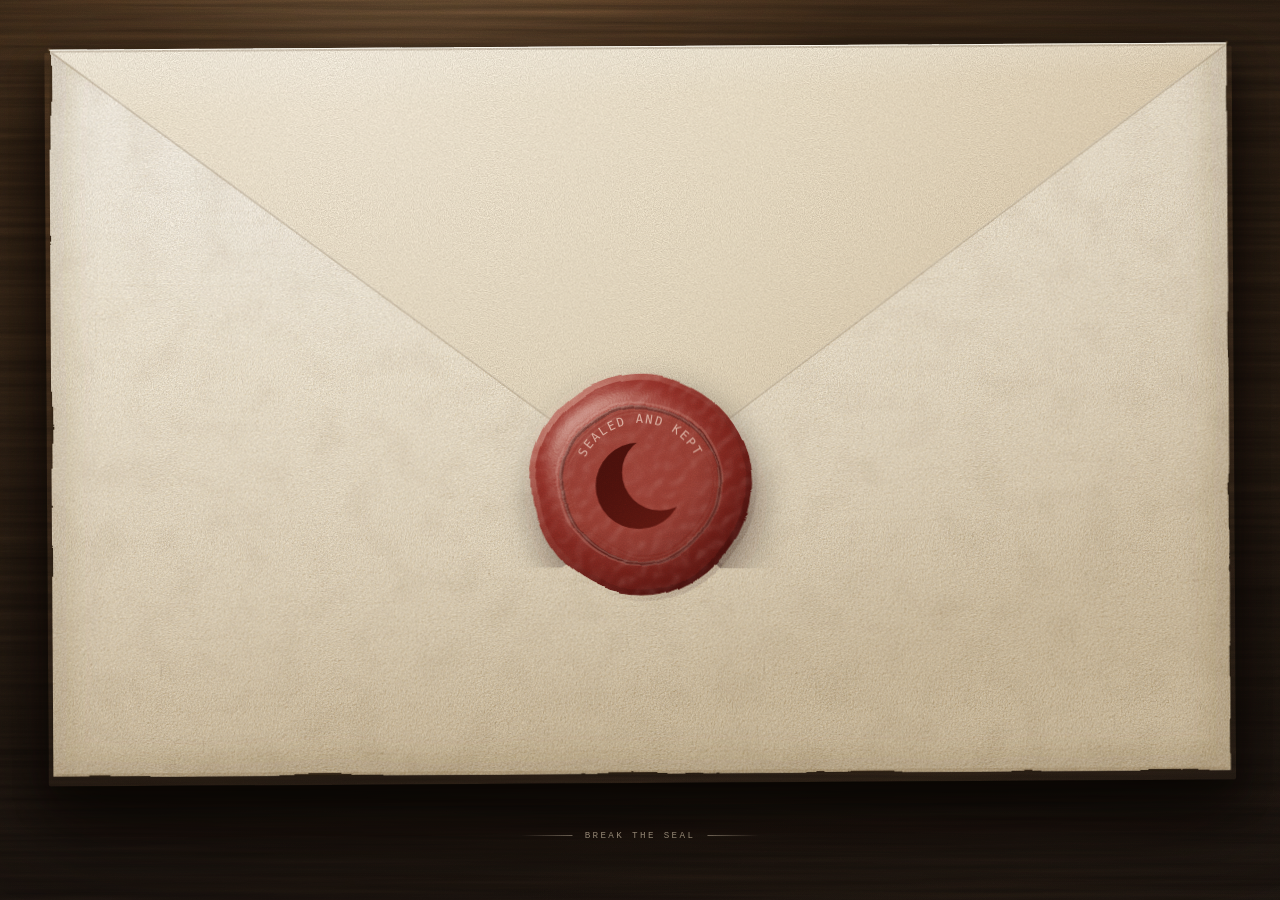
==== site/index.html @ 09bf74c2 "feat(site): a sealed envelope that opens into a stack of sheets The library has a face now. One self" ====
<!DOCTYPE html>
<html lang="en">
<head>
<meta charset="utf-8">
<meta name="viewport" content="width=device-width, initial-scale=1, viewport-fit=cover">
<title>mooncred — credentials, read and written</title>
<meta name="description" content="Thirteen packages for the credentials a system must trust and the ones it must present. Apache-2.0.">
<style>
/* ------------------------------------------------------------------ tokens */
:root {
  --desk-0: #171110;
  --desk-1: #0c0908;
  --paper: #EADDC3;
  --paper-hi: #F8F0DE;
  --ink: #211910;
  --ink-soft: #57462F;
  --ink-faint: #8B7658;
  --rule: rgba(58, 42, 26, 0.20);
  --wax: #8C2A21;
  --serif: ui-serif, "Iowan Old Style", "Palatino Linotype", Palatino, "Book Antiqua", Georgia, "Times New Roman", serif;
  --mono: ui-monospace, "SF Mono", SFMono-Regular, Menlo, Consolas, "Liberation Mono", monospace;
  --ease-out: cubic-bezier(.16, .84, .24, 1);
}

*, *::before, *::after { box-sizing: border-box; }

html, body {
  height: 100%;
  margin: 0;
  overflow: hidden;              /* no scrollbars, anywhere, ever */
  background: var(--desk-1);
  color: var(--paper);
  font-family: var(--serif);
  -webkit-font-smoothing: antialiased;
  text-rendering: optimizeLegibility;
  overscroll-behavior: none;
}

button { font: inherit; color: inherit; background: none; border: 0; padding: 0; cursor: pointer; }

.defs { position: absolute; width: 0; height: 0; overflow: hidden; }

/* ------------------------------------------------------------------- stage */
#stage {
  --env-w: min(92vw, 1200px, 150vh);
  --env-h: calc(var(--env-w) / 1.618);
  position: fixed;
  inset: 0;
  overflow: hidden;
  perspective: 1700px;
  perspective-origin: 50% 26%;
  isolation: isolate;
}

/* the desk: an old walnut board, lit from the upper left, going dark at the
   corners. It has to be a surface, not a black void — the envelope is only
   convincing if it is lying on something. */
#desk {
  position: absolute;
  inset: -8%;
  background:
    radial-gradient(108% 88% at 39% 22%, #4C3522 0%, #3D2A19 28%, #2F2115 52%, #241A12 74%, #1B1410 90%, #14100D 100%);
}
#desk .lamplight {
  position: absolute;
  inset: 0;
  background:
    radial-gradient(44% 38% at 33% 2%, rgba(255, 206, 146, .22) 0%, rgba(255, 186, 120, .075) 42%, transparent 74%),
    radial-gradient(66% 58% at 84% 96%, rgba(132, 96, 58, .10) 0%, transparent 64%);
}
#desk .vignette {
  position: absolute;
  inset: 0;
  background: radial-gradient(126% 104% at 47% 38%, transparent 30%, rgba(0, 0, 0, .22) 72%, rgba(0, 0, 0, .52) 100%);
}
.tex-layer { position: absolute; inset: 0; pointer-events: none; }
/* light and shadow, not colour: on a dark board a multiply layer is invisible */
.tex-layer.wood  { filter: url(#f-wood);   mix-blend-mode: overlay; opacity: .55; }
.tex-layer.cloud { filter: url(#f-cloud);  mix-blend-mode: soft-light; opacity: .16; }
.tex-layer.fibre { filter: url(#f-relief); mix-blend-mode: soft-light; opacity: .14; }

#envshadow {
  position: absolute;
  left: 50%;
  top: 46.2%;
  width: var(--env-w);
  aspect-ratio: 1.618 / 1;
  transform: translate(-50%, -50%) rotate(-.35deg) scale(1.008);
  border-radius: 2px;
  transition: opacity 1s .45s ease;
  box-shadow:
    0 14px 30px 1px rgba(5, 3, 1, .50),
    0 30px 70px 6px rgba(5, 3, 1, .62),
    0 48px 130px 20px rgba(5, 3, 1, .46);
}

.open #envshadow { opacity: 0; }

/* ---------------------------------------------------------------- envelope */
#envelope {
  position: absolute;
  left: 50%;
  top: 45.5%;
  width: var(--env-w);
  aspect-ratio: 1.618 / 1;
  transform: translate(-50%, -50%) rotate(-.35deg);
  transform-style: preserve-3d;
  transition: transform 1.6s var(--ease-out), filter 1.6s ease;
  will-change: transform;
}
#envelope .envart {
  position: absolute;
  inset: 0;
  width: 100%;
  height: 100%;
  overflow: visible;
  transition: opacity .7s .3s ease;
}
/* once the letter is out there is no envelope left on the desk, only the front
   it was standing in — the rest withdraws */
.open .envart { opacity: 0; }

/* the flap, hinged at the envelope's top edge */
.flap3d {
  position: absolute;
  inset: 0;
  transform-origin: 50% 0;
  transform-style: preserve-3d;
}
/* A filter anywhere in the chain flattens the 3D context, so backface culling cannot be
   relied on: the flap is faded out at the moment it turns edge-on instead. */
.opening .flap3d { animation: flap-open .92s cubic-bezier(.42, 0, .3, 1) forwards; }
/* Positive rotateX: the flap lifts toward the reader and turns edge-on, instead of
   swinging behind the opaque face, where it would vanish on the first frame. */
@keyframes flap-open {
  0%   { transform: rotateX(0deg);   opacity: 1; }
  54%  { transform: rotateX(46deg);  opacity: 1; }
  88%  { transform: rotateX(88deg);  opacity: 1; }
  100% { transform: rotateX(96deg);  opacity: 0; }
}
.flap-face {
  position: absolute;
  inset: 0;
  clip-path: polygon(0 0, 100% 0, 50% 60.2%);
  backface-visibility: hidden;
  background:
    linear-gradient(178deg, rgba(255, 251, 240, .62) 0%, rgba(255, 247, 231, .16) 9%, rgba(120, 96, 66, .04) 44%, rgba(96, 74, 48, .15) 100%),
    radial-gradient(82% 122% at 24% 0%, #FAF0DC 0%, #F1E4C9 46%, #E4D2B2 82%, #D6C29F 100%);
}
.flap-face::after {
  content: "";
  position: absolute;
  inset: 0;
  background: linear-gradient(180deg, rgba(255, 253, 245, .8) 0 1.5px, rgba(90, 68, 44, .24) 1.5px 3px, transparent 3px);
}
.flap-tex { position: absolute; inset: 0; filter: url(#f-fibre); mix-blend-mode: multiply; opacity: .45; }
.flap-shade {
  position: absolute;
  inset: 0;
  clip-path: polygon(0 0, 100% 0, 50% 60.2%);
  background: radial-gradient(118% 148% at 50% -2%,
    rgba(96, 58, 22, .04) 0%, rgba(88, 52, 20, .30) 46%, rgba(62, 34, 12, .58) 100%);
  mix-blend-mode: multiply;
  opacity: 0;
}
.opening .flap-shade { animation: flap-shade .92s cubic-bezier(.42, 0, .3, 1) forwards; }
@keyframes flap-shade {
  0%   { opacity: 0; }
  40%  { opacity: .46; }
  88%  { opacity: .72; }
  100% { opacity: .78; }
}
.flap-lift {
  position: absolute;
  inset: 0;
  clip-path: polygon(0 0, 100% 0, 50% 60.2%);
  filter: drop-shadow(0 1.2px 0 rgba(255, 253, 244, .75)) drop-shadow(0 2.4px 1.4px rgba(48, 26, 12, .30)) drop-shadow(0 7px 9px rgba(48, 26, 12, .28)) drop-shadow(0 18px 26px rgba(30, 14, 6, .22));
  pointer-events: none;
}

/* ------------------------------------------------------------------- seal */
/* The wax belongs to the flap: it is drawn inside `.flap3d`, at the flap's own
   point, so lifting the flap carries it up. It never breaks down the middle —
   it tears free of the lip left stuck to the front of the envelope. */
#seal, #sealwax, #lip {
  position: absolute;
  left: 50%;
  top: 60.2%;
  width: 24%;
  aspect-ratio: 1;
  transform: translate(-50%, -50%);
  pointer-events: none;
}

#seal {
  z-index: 6;
  transition: transform .55s var(--ease-out);
  /* a bare <button> paints a light face, which would show through the wax */
  appearance: none;
  -webkit-appearance: none;
  background: none;
  border: 0;
  padding: 0;
  margin: 0;
  font: inherit;
  color: inherit;
  cursor: pointer;
  pointer-events: auto;
}
#seal:hover  { transform: translate(-50%, -50%) scale(1.02); }
#seal:active { transform: translate(-50%, -50%) scale(.988); }
#seal:focus-visible { outline: none; }
#envelope:has(#seal:hover)  #sealwax { transform: translate(-50%, -50%) scale(1.02); }
#envelope:has(#seal:active) #sealwax { transform: translate(-50%, -50%) scale(.988); }
.opening #seal { pointer-events: none; }

.halo {
  position: absolute;
  inset: -17%;
  border-radius: 50%;
  border: 1px solid rgba(255, 226, 200, .5);
  opacity: 0;
  animation: breathe 3.8s ease-in-out infinite;
  pointer-events: none;
}
@keyframes breathe {
  0%, 100% { transform: scale(.97); opacity: 0; }
  50%      { transform: scale(1.03); opacity: .32; }
}
.opening .halo { animation: none; opacity: 0; }

/* the wax itself: one piece, riding the flap */
#sealwax { display: block; transition: transform .55s var(--ease-out); }
#sealwax svg, #lip svg { display: block; width: 100%; height: 100%; overflow: visible; }

/* the two fracture edges only exist once the seal is broken */
.frac-cut, .frac-face { opacity: 0; }
.opening .frac-cut, .opening .frac-face { opacity: 1; }

/* the stain the wax leaves on the stock: absorbed, uneven, wider than the seal */
#sealmark {
  position: absolute;
  left: 50%;
  top: 60.2%;
  width: 27%;
  aspect-ratio: 1;
  transform: translate(-50%, -50%);
  pointer-events: none;
  opacity: 0;
  transition: opacity 1.7s .2s ease;
}
#sealmark svg { display: block; width: 100%; height: 100%; overflow: visible; }
.opening #sealmark { opacity: .3; }

.crumbs { position: absolute; inset: 0; pointer-events: none; }
.crumbs i {
  position: absolute;
  left: 50%; top: 71%;
  width: 7px; height: 5px;
  border-radius: 46%;
  background: linear-gradient(150deg, #A8443A, #6B1B15);
  opacity: 0;
  box-shadow: 0 1px 2px rgba(0, 0, 0, .5);
}
.opening .crumbs i { animation: crumb 1.05s cubic-bezier(.2, .7, .4, 1) forwards; }
@keyframes crumb {
  0%   { opacity: 0; transform: translate(-50%, -50%) scale(.6); }
  14%  { opacity: 1; }
  100% { opacity: 0; transform: translate(calc(-50% + var(--dx)), calc(-50% + var(--dy))) rotate(var(--dr)) scale(.9); }
}

/* ----------------------------------------------------------------- letter */
/* The letter is measured off the envelope, never off the viewport: a sheet wider
   than its own envelope is the one thing that would break the illusion. */
#letterclip {
  position: absolute;
  inset: 0;
  z-index: 20;
  pointer-events: none;
  /* cut at the fold's own line, so what hides the sheet is the envelope's front
     rather than an invisible edge just below it */
  clip-path: inset(0 0 calc(54.5% - var(--env-h) / 2 + var(--env-h) * .028) 0);
}
#letterclip > #letter { pointer-events: auto; }

#letter {
  position: absolute;
  left: 50%;
  bottom: calc(54.5% - var(--env-h) / 2 + var(--env-h) * .045);
  width: calc(var(--env-w) * .875);
  height: calc(var(--env-h) * .905);
  margin-left: calc(var(--env-w) * -.4375);
  z-index: 20;
  transform: translate3d(0, 118%, 0) rotate(0deg);
  will-change: transform;
  /* the sheet is lifted off the envelope, so it throws a shadow of its own */
  filter:
    drop-shadow(0 2px 2px rgba(28, 14, 6, .30))
    drop-shadow(0 14px 22px rgba(24, 12, 5, .34))
    drop-shadow(0 34px 50px rgba(18, 9, 4, .30));
}
.opening #letter { animation: letter-rise 1.4s .56s cubic-bezier(.2, .82, .22, 1) forwards; }
@keyframes letter-rise {
  0%   { transform: translate3d(0, 118%, 0) rotate(.45deg); }
  62%  { transform: translate3d(0, -1.2%, 0) rotate(-.35deg); }
  84%  { transform: translate3d(0, .3%, 0) rotate(-.27deg); }
  100% { transform: translate3d(0, 0, 0) rotate(-.28deg); }
}

.sheetpaper {
  position: absolute;
  left: -14px; top: -14px;
  width: calc(100% + 28px);
  height: calc(100% + 28px);
  overflow: visible;
}

/* lamp light falling across the sheet, so it is not evenly lit */
.paperlight {
  position: absolute;
  inset: 0;
  pointer-events: none;
  background:
    radial-gradient(54% 44% at 20% 6%, rgba(255, 236, 196, .75) 0%, rgba(255, 228, 180, .22) 34%, transparent 66%),
    linear-gradient(158deg, rgba(255, 240, 210, .18) 0%, transparent 42%, rgba(112, 80, 40, .16) 100%);
  mix-blend-mode: soft-light;
}

/* the two fold creases of a letter that has been folded into an envelope */
.crease { position: absolute; left: 12px; right: 12px; height: 3px; pointer-events: none; }
.crease.a { top: 33.4%; }
.crease.b { top: 66.6%; }
.crease::before {
  content: ""; position: absolute; inset: 0 0 auto 0; height: 1.6px;
  background: rgba(96, 74, 48, .16);
}
.crease::after {
  content: ""; position: absolute; left: 0; right: 0; top: 1.6px; height: 1px;
  background: rgba(255, 253, 246, .62);
}

/* One sheet at a time, lying on the same paper. The sheet you leave lifts off
   the top of the stack; the sheet you go back to comes down onto it. Nothing
   scrolls sideways, and nothing scrolls at all. */
#pages { position: absolute; inset: 0; z-index: 2; }

.sheet {
  position: absolute;
  inset: 0;
  display: grid;
  grid-template-rows: auto minmax(0, 1fr) auto;
  gap: clamp(8px, 1.4vh, 16px);
  padding:
    clamp(18px, 3.1vh, 34px)
    clamp(26px, 5.2vw, 78px)
    104px;
  color: var(--ink);
  z-index: 1;
  opacity: 0;
  pointer-events: none;
  transform: translate3d(0, 26px, 0) scale(.995);
  transition:
    transform .6s cubic-bezier(.2, .82, .22, 1),
    opacity 0s linear .6s;
}

.sheet.is-on {
  z-index: 3;
  opacity: 1;
  pointer-events: auto;
  transform: none;
  transition:
    transform .7s cubic-bezier(.2, .82, .22, 1),
    opacity .18s linear;
}

.sheet.is-up {
  z-index: 4;
  /* taken off the stack by its right edge: it tilts and is drawn clear, so the
     sheet beneath is uncovered from the bottom up */
  transform: translate3d(6%, -78%, 0) rotate(-2.4deg);
  transition:
    transform .72s cubic-bezier(.34, .04, .34, 1),
    opacity .2s linear .56s;
}

/* what makes a sheet in flight a sheet and not a slide: it is opaque, so it
   hides what it was lying on until it has actually been moved off */
.sheet .back {
  position: absolute;
  inset: -13px;
  z-index: -1;
  opacity: 0;
  border-radius: 1px;
  transition: opacity 0s linear;
  background: linear-gradient(176deg, #FDF7E9 0%, #F6EBD6 36%, #EFE1C4 70%, #E5D2AF 100%);
  box-shadow:
    0 1px 1px rgba(30, 16, 7, .24),
    0 10px 22px rgba(26, 14, 6, .30),
    0 26px 44px rgba(20, 10, 4, .24);
}
.sheet.is-up .back,
.sheet.landing .back { opacity: 1; }

/* letterhead */
.lh {
  display: flex;
  align-items: baseline;
  gap: 12px;
  font-family: var(--mono);
  font-size: clamp(8.2px, .94vh, 10px);
  letter-spacing: .2em;
  text-transform: uppercase;
  color: #7A6547;
  border-bottom: 1px solid var(--rule);
  padding-bottom: .9vh;
}
.lh .mark { width: 19px; height: 19px; flex: none; transform: translateY(2px); }
.lh .name { letter-spacing: .26em; color: var(--ink-soft); }
.lh .spacer { flex: 1; }
.lh .folio { color: var(--ink-soft); }

.body { display: flex; flex-direction: column; justify-content: center; min-height: 0; }
.body.top { justify-content: flex-start; }

h1 {
  font-size: clamp(26px, 5.1vh, 52px);
  line-height: 1.05;
  letter-spacing: -.016em;
  font-weight: 500;
  margin: 0 0 clamp(10px, 1.8vh, 22px);
  color: #1A130C;
}
h1 em { font-style: italic; letter-spacing: -.01em; }
h2 {
  font-size: clamp(25px, 4vh, 40px);
  line-height: 1.12;
  font-weight: 500;
  margin: 0 0 .55em;
  color: #1A130C;
}
p {
  margin: 0 0 .85em;
  font-size: clamp(14px, 1.95vh, 19px);
  line-height: 1.64;
  color: #2B2116;
  max-width: 62ch;
}
p:last-child { margin-bottom: 0; }
.lede { font-size: clamp(14.5px, 2.05vh, 20px); line-height: 1.58; }
.small { font-size: clamp(11.5px, 1.45vh, 14px); color: var(--ink-soft); line-height: 1.62; }
.mono { font-family: var(--mono); letter-spacing: .1em; text-transform: uppercase; color: var(--ink-faint); }

.dropcap::first-letter {
  float: left;
  font-size: 3.3em;
  line-height: .82;
  padding: .07em .1em .02em 0;
  color: #1A130C;
  font-weight: 500;
}

.p1 {
  display: grid;
  grid-template-columns: minmax(0, 1fr) minmax(168px, 0.44fr);
  gap: clamp(26px, 4.4vw, 72px);
  align-items: center;
}
.p1-main { min-width: 0; }
.p1-idx {
  align-self: center;
  border-left: 1px solid var(--rule);
  padding-left: clamp(16px, 2vw, 28px);
  display: flex;
  flex-direction: column;
}
.idx-head {
  font-family: var(--mono);
  font-size: 8.4px;
  letter-spacing: .3em;
  text-transform: uppercase;
  color: var(--ink-faint);
  padding-bottom: .9em;
}
.idx-row {
  display: grid;
  grid-template-columns: 2.2em minmax(0, 1fr);
  align-items: baseline;
  gap: 0 .7em;
  padding: .78em 0 .7em;
  border-top: 1px solid rgba(58, 42, 26, .16);
  text-decoration: none;
  color: inherit;
  cursor: pointer;
  transition: padding-left .35s var(--ease-out), color .35s ease;
}
.idx-row:last-child { border-bottom: 1px solid rgba(58, 42, 26, .16); }
.idx-row .n {
  font-family: var(--mono);
  font-size: 8.6px;
  letter-spacing: .16em;
  color: var(--ink-faint);
  transition: color .35s ease;
}
.idx-row .t { font-size: clamp(12px, 1.5vh, 14.4px); color: #241A10; line-height: 1.3; }
.idx-row .d {
  grid-column: 2;
  font-family: var(--mono);
  font-size: 8.2px;
  letter-spacing: .18em;
  text-transform: uppercase;
  color: var(--ink-faint);
  line-height: 1.6;
}
.idx-row:hover { padding-left: .5em; }
.idx-row:hover .n { color: var(--wax); }

.margin-note {
  position: absolute;
  right: clamp(8px, 1.4vw, 22px);
  top: 48%;
  transform: rotate(90deg) translateX(-50%);
  transform-origin: 100% 50%;
  font-family: var(--mono);
  font-size: 8.2px;
  letter-spacing: .34em;
  text-transform: uppercase;
  color: rgba(87, 70, 47, .5);
  white-space: nowrap;
}

/* install band */
.band {
  display: flex;
  align-items: center;
  flex-wrap: wrap;
  gap: 7px 14px;
  margin-top: clamp(12px, 2.2vh, 26px);
  border-top: 1px solid rgba(58, 42, 26, .3);
  border-bottom: 1px solid rgba(58, 42, 26, .3);
  padding: .95em 0;
}
.band code {
  font-family: var(--mono);
  font-size: clamp(11.5px, 1.5vh, 14.5px);
  letter-spacing: .02em;
  color: #2A2016;
}
.band .prompt { color: var(--wax); user-select: none; }
.band .tag {
  margin-left: auto;
  font-family: var(--mono);
  font-size: 8.6px;
  letter-spacing: .24em;
  text-transform: uppercase;
  color: var(--ink-faint);
  white-space: nowrap;
}

/* footer strip */
.foot {
  display: flex;
  align-items: baseline;
  gap: 8px 16px;
  flex-wrap: wrap;
  border-top: 1px solid var(--rule);
  padding-top: .9vh;
  font-family: var(--mono);
  font-size: clamp(7.6px, .92vh, 9.6px);
  letter-spacing: .19em;
  text-transform: uppercase;
  color: var(--ink-faint);
}
.foot .dot { width: 3px; height: 3px; border-radius: 50%; background: rgba(90, 72, 48, .45); }
.foot .folio { margin-left: auto; letter-spacing: .28em; color: var(--ink-soft); }

/* the register */
.reg {
  display: grid;
  grid-auto-flow: column;
  grid-template-columns: 1fr 1fr;
  grid-template-rows: repeat(7, auto);
  gap: 0 clamp(24px, 4.4vw, 64px);
}
.reg-row {
  display: grid;
  grid-template-columns: 5.9em minmax(0, 1fr) auto;
  align-items: baseline;
  gap: .9em;
  padding: .66em 0;
  border-bottom: 1px solid rgba(58, 42, 26, .14);
  font-size: clamp(12px, 1.62vh, 14.8px);
}
.reg-row .pkg  { font-family: var(--mono); letter-spacing: .02em; color: #241A10; }
.reg-row .what { color: #4C3D2C; line-height: 1.4; font-size: .95em; }
.reg-row .spec { font-family: var(--mono); font-size: .84em; letter-spacing: .06em; color: var(--ink-faint); text-align: right; white-space: nowrap; }
.reg-row.lead .pkg { color: var(--wax); }

/* evidence: four blocks, two by two */
.ev2 {
  display: grid;
  grid-template-columns: 1fr 1fr;
  gap: clamp(14px, 2.8vh, 34px) clamp(24px, 4vw, 62px);
  align-content: start;
}
.evc {
  display: flex;
  flex-direction: column;
  gap: .6em;
  border-top: 1px solid rgba(58, 42, 26, .26);
  padding-top: .8em;
}
.evc .ev-cmd { font-size: clamp(10.5px, 1.42vh, 13.6px); }
.evc .ev-out { font-size: clamp(11.5px, 1.52vh, 14.6px); line-height: 1.6; color: #4A3B2A; }

/* evidence */
.ev { display: flex; flex-direction: column; gap: clamp(9px, 1.7vh, 19px); }
.ev-row {
  display: grid;
  grid-template-columns: minmax(0, 15.5em) minmax(0, 1fr);
  gap: clamp(12px, 2vw, 30px);
  align-items: baseline;
  padding-bottom: .7em;
  border-bottom: 1px solid rgba(58, 42, 26, .14);
}
.ev-row:last-child { border-bottom: 0; padding-bottom: 0; }
.ev-cmd { font-family: var(--mono); font-size: clamp(10px, 1.24vh, 12.2px); color: #2A2016; }
.ev-cmd b { font-weight: 400; color: var(--wax); }
.ev-out { font-size: clamp(11.6px, 1.44vh, 14px); line-height: 1.55; color: #4A3B2A; }
.ev-out code {
  font-family: var(--mono); font-size: .9em;
  background: rgba(90, 70, 44, .09); padding: .1em .3em; border-radius: 2px;
}

/* a tally in the foot of the page */
.tally {
  margin-top: auto;
  padding-top: clamp(14px, 2.4vh, 26px);
  display: grid;
  grid-template-columns: repeat(4, 1fr);
  border-top: 1px solid rgba(58, 42, 26, .18);
}
.tally > div {
  display: flex;
  flex-direction: column;
  gap: .2em;
  border-left: 1px solid rgba(58, 42, 26, .16);
  padding-left: clamp(10px, 1.4vw, 18px);
}
.tally > div:first-child { border-left: 0; padding-left: 0; }
.tally b {
  font-family: var(--serif);
  font-weight: 500;
  font-size: clamp(22px, 3.4vh, 34px);
  line-height: 1;
  color: #241A10;
  letter-spacing: -.02em;
}
.tally span {
  font-family: var(--mono);
  font-size: 8.4px;
  letter-spacing: .26em;
  text-transform: uppercase;
  color: var(--ink-faint);
}

.stamp {
  position: absolute;
  right: clamp(36px, 6.6vw, 118px);
  top: clamp(58px, 10vh, 104px);
  width: clamp(96px, 15vh, 152px);
  transform: rotate(-11deg);
  opacity: .62;
  color: var(--wax);
  mix-blend-mode: multiply;
  pointer-events: none;
}

/* refusals */
.refuse { display: grid; grid-template-columns: 1fr 1fr; gap: clamp(24px, 6.2vh, 66px) clamp(20px, 4vw, 54px); }
.refuse > div { border-top: 1px solid rgba(58, 42, 26, .22); padding-top: .8em; }
.refuse h3 { font-size: clamp(14px, 1.9vh, 17.5px); font-weight: 500; margin: 0 0 .32em; color: #201810; }
.refuse p { font-size: clamp(11.8px, 1.48vh, 14.2px); line-height: 1.58; margin: 0; color: #4A3B2A; max-width: none; }

.sign { display: flex; align-items: flex-end; gap: 16px; margin-top: clamp(26px, 5.8vh, 62px); }
.sign .flourish { width: 118px; height: 40px; flex: none; color: var(--wax); opacity: .8; }
.sign .who {
  font-family: var(--mono); font-size: 9px; letter-spacing: .22em;
  text-transform: uppercase; color: var(--ink-faint); line-height: 1.9;
}
.sign .who b {
  display: block; font-family: var(--serif); font-weight: 500;
  font-size: clamp(13px, 1.7vh, 16px); letter-spacing: .01em;
  text-transform: none; color: #241A10;
}

.ghost {
  position: absolute;
  right: clamp(16px, 3vw, 48px);
  bottom: clamp(44px, 6vh, 64px);
  font-family: var(--serif);
  font-style: italic;
  font-size: clamp(90px, 20vh, 210px);
  line-height: .78;
  color: rgba(90, 68, 40, .085);
  pointer-events: none;
  user-select: none;
}

/* ------------------------------------------------------------------- folio */
/* Not a scrollbar and not a slider: the edges of the sheets, seen side-on.
   The sheet you are reading is the one in wax. */
#folio {
  position: absolute;
  right: clamp(26px, 5.2vw, 78px);
  bottom: 102px;
  height: 22px;
  z-index: 6;
  display: flex;
  align-items: center;
  justify-content: flex-end;
  gap: 15px;
  opacity: 0;
  transform: translateY(5px);
  transition: opacity .9s .5s ease, transform .9s .5s var(--ease-out);
}
.open #folio { opacity: 1; transform: none; }

.folio-num {
  display: flex;
  align-items: baseline;
  gap: 7px;
  font-family: var(--mono);
  font-size: 9px;
  letter-spacing: .18em;
  color: #7A6547;
}
.folio-num b { font-weight: 400; color: #241A10; letter-spacing: .06em; }
.folio-num i { font-style: normal; opacity: .6; }

.sheet-edges { display: flex; align-items: center; gap: 6px; }
.sheet-edges button {
  position: relative;
  width: 28px;
  height: 26px;
  display: grid;
  place-items: center;
  appearance: none; -webkit-appearance: none;
  background: none; border: 0; padding: 0; margin: 0;
  cursor: pointer;
}
.sheet-edges button i {
  display: block;
  width: 11px;
  height: 1px;
  background: rgba(74, 57, 36, .46);
  transition: width .5s var(--ease-out), height .4s ease, background .4s ease;
}
.sheet-edges button:hover i { width: 17px; background: rgba(74, 57, 36, .7); }
.sheet-edges button:focus-visible { outline: 1px dotted rgba(74, 57, 36, .55); outline-offset: 1px; }
.sheet-edges button[aria-selected="true"] i {
  width: 23px;
  height: 2px;
  background: linear-gradient(90deg, #7E241C, #A8453A);
  box-shadow: 0 0 1px rgba(120, 34, 26, .55);
}

/* ------------------------------------------------------------------- hint */
#hint, #hint2 {
  position: absolute;
  left: 50%;
  bottom: 6.6vh;
  transform: translateX(-50%);
  z-index: 40;
  display: flex;
  align-items: center;
  gap: 12px;
  font-family: var(--mono);
  font-size: 9.2px;
  letter-spacing: .26em;
  text-transform: uppercase;
  color: rgba(233, 216, 190, .55);
  transition: opacity .7s ease, transform .7s ease;
  pointer-events: none;
}
#hint::before, #hint::after, #hint2::before, #hint2::after {
  content: "";
  width: clamp(18px, 4vw, 54px);
  height: 1px;
  background: linear-gradient(90deg, transparent, rgba(233, 216, 190, .38));
}
#hint::after, #hint2::after { background: linear-gradient(270deg, transparent, rgba(233, 216, 190, .38)); }
.opening #hint { opacity: 0; transform: translate(-50%, 8px); }

#hint2 { opacity: 0; }
.open #hint2 { animation: hint-pass 7s 1.5s forwards; }
@keyframes hint-pass {
  0%   { opacity: 0; transform: translate(-50%, 9px); }
  9%   { opacity: 1; transform: translate(-50%, 0); }
  80%  { opacity: 1; transform: translate(-50%, 0); }
  100% { opacity: 0; transform: translate(-50%, -7px); }
}

/* the envelope's corners, still holding the letter */
#pocket {
  position: absolute;
  left: 50%;
  top: 45.5%;
  width: var(--env-w);
  aspect-ratio: 1.618 / 1;
  transform: translate(-50%, -50%) rotate(-.35deg);
  z-index: 30;
  pointer-events: none;
  overflow: hidden;            /* the folds must not spill past the envelope */
  opacity: 0;
  transition: opacity .6s .1s ease;
}
.opening #pocket { opacity: 1; }
.pocket-art { position: absolute; inset: 0; width: 100%; height: 100%; overflow: visible; }

/* A plain control, deliberately not part of the envelope or the letter: the
   reader's own index, for jumping straight to a sheet. It is chrome, and it
   should look like chrome — a small dark plate in the corner of the page. */
#jump {
  position: absolute;
  top: 10px;
  right: 12px;
  z-index: 70;
  display: flex;
  align-items: center;
  gap: 7px;
  padding: 4px 7px 4px 8px;
  border: 1px solid rgba(240, 222, 194, .14);
  border-radius: 3px;
  background: rgba(30, 21, 15, .64);
  box-shadow: 0 1px 0 rgba(255, 236, 208, .05) inset, 0 8px 22px rgba(0, 0, 0, .38);
  -webkit-backdrop-filter: blur(10px) saturate(1.1);
  backdrop-filter: blur(10px) saturate(1.1);
  font-family: var(--mono);
  font-size: 9.5px;
  line-height: 1.5;
  letter-spacing: .12em;
  color: rgba(238, 221, 195, .66);
  opacity: 0;
  pointer-events: none;
  transition: opacity .5s .7s ease, border-color .3s ease;
}
.open #jump { opacity: 1; pointer-events: auto; }
#jump:hover { border-color: rgba(240, 222, 194, .32); }
#jump .k { opacity: .5; }

.sel { position: relative; display: inline-flex; align-items: center; }
.sel select {
  appearance: none;
  -webkit-appearance: none;
  background: none;
  border: 0;
  margin: 0;
  padding: 0 13px 0 0;
  font: inherit;
  letter-spacing: .06em;
  color: rgba(247, 231, 205, .9);
  cursor: pointer;
}
.sel select:focus-visible { outline: 1px dotted rgba(240, 222, 194, .55); outline-offset: 3px; }
.sel select option { background: #16110d; color: #EADCC2; }
.sel svg { position: absolute; right: 0; width: 7px; height: 5px; opacity: .5; pointer-events: none; }

#grain {
  position: absolute;
  inset: 0;
  z-index: 60;
  pointer-events: none;
  filter: url(#f-film);
  mix-blend-mode: overlay;
  opacity: .22;
}

/* --------------------------------------------------------------- reduced  */
@media (prefers-reduced-motion: reduce) {
  .opening #letter { animation: none; transform: translate3d(0, 0, 0) rotate(-.28deg); }
  .flap3d, #sealwax, #envelope, .sheet, .sheet .back { transition-duration: .001s; }
  .open #hint2 { animation: none; opacity: .85; }
  #jump { transition-duration: .001s; }
  .opening .flap3d { animation-duration: .001s; }
  .halo { animation: none; }
}

/* ----------------------------------------------------------------- narrow */
@media (max-width: 820px) {
  #stage { --env-w: min(94vw, 1200px, 150vh); }
  .foot { font-size: 8.2px; letter-spacing: .14em; gap: 6px 10px; }
  .foot .dot { display: none; }
  .refuse { gap: 16px 14px; }
  #letterclip { clip-path: none; }
  #letter {
    left: 0; right: 0; top: 0; bottom: 0;
    width: auto; height: auto; margin: 0;
    inset: 4.6vh 4vw 9.5vh;
  }
  #pocket { width: 126vw; top: auto; bottom: -11vh; }
  #seal, #sealwax, #lip { width: 28%; }
  .sheet { padding: 18px clamp(20px, 6vw, 34px) 76px; }
  .p1 { grid-template-columns: minmax(0, 1fr); }
  .p1-idx { display: none; }
  .reg { grid-template-columns: 1fr; }
  .reg-row:nth-child(n+9) { display: none; }
  .ev-row { grid-template-columns: 1fr; gap: .28em; }
  .refuse { grid-template-columns: 1fr; gap: 9px; }
  .refuse > div:nth-child(n+4) { display: none; }
  .stamp { width: 62px; right: 14px; top: 50px; }
  .margin-note, .ghost { display: none; }
  #hint, #hint2 { font-size: 8px; letter-spacing: .2em; bottom: 11vh; }
  /* on a phone the footer uses the whole width, so the edges drop below it */
  #folio { right: 16px; bottom: 13px; }
  #jump { top: 8px; right: 8px; font-size: 9px; letter-spacing: .08em; }
  #jump .k { display: none; }
  .folio-num { display: none; }
  .sheet-edges { gap: 1px; }
  .sheet-edges button { width: 24px; }
}

@media (max-height: 640px) {
  h1 { font-size: clamp(22px, 4.4vh, 34px); }
  p { font-size: clamp(11.5px, 1.6vh, 14px); line-height: 1.52; }
  .ev { gap: 8px; }
  .sign { margin-top: 8px; }
  .sign .flourish { display: none; }
}
</style>
</head>
<body>

<!-- =============================================================== filters -->
<svg class="defs" aria-hidden="true" focusable="false">
  <defs>
    <!-- fine tooth of the paper -->
    <filter id="f-fibre" x="0" y="0" width="100%" height="100%" color-interpolation-filters="sRGB">
      <feTurbulence type="fractalNoise" baseFrequency="0.88" numOctaves="4" seed="31" result="t"/>
      <feColorMatrix in="t" type="matrix" values="
        0 0 0 0 0.22
        0 0 0 0 0.15
        0 0 0 0 0.08
        0.62 0.30 0.08 0 -0.30"/>
    </filter>

    <!-- the same tooth, lit: this is what makes it read as a surface -->
    <filter id="f-relief" x="0" y="0" width="100%" height="100%" color-interpolation-filters="sRGB">
      <feTurbulence type="fractalNoise" baseFrequency="0.9 1.1" numOctaves="3" seed="23" result="b"/>
      <feDiffuseLighting in="b" surfaceScale="2" diffuseConstant="1.06" lighting-color="#FFFFFF" result="l">
        <feDistantLight azimuth="228" elevation="52"/>
      </feDiffuseLighting>
      <feComposite in="l" in2="SourceAlpha" operator="in"/>
    </filter>

    <!-- uneven pulp: only a breath of it, or it fogs the sheet -->
    <filter id="f-cloud" x="0" y="0" width="100%" height="100%" color-interpolation-filters="sRGB">
      <feTurbulence type="fractalNoise" baseFrequency="0.032" numOctaves="3" seed="6" result="t"/>
      <feColorMatrix in="t" type="matrix" values="
        0 0 0 0 0.52
        0 0 0 0 0.40
        0 0 0 0 0.22
        0.9 0.3 0.1 0 -0.62"/>
    </filter>

    <!-- stray fibre: mostly nothing, a few short strands -->
    <filter id="f-fleck" x="0" y="0" width="100%" height="100%" color-interpolation-filters="sRGB">
      <feTurbulence type="fractalNoise" baseFrequency="0.5 0.035" numOctaves="2" seed="41" result="t"/>
      <feColorMatrix in="t" type="matrix" values="
        0 0 0 0 0.36
        0 0 0 0 0.27
        0 0 0 0 0.15
        0.9 0.3 0.1 0 -0.93"/>
    </filter>

    <!-- the chain lines of laid paper -->
    <filter id="f-laid" x="0" y="0" width="100%" height="100%">
      <feTurbulence type="fractalNoise" baseFrequency="0.0035 0.62" numOctaves="3" seed="3" result="t"/>
      <feColorMatrix in="t" type="matrix" values="
        0 0 0 0 0.40
        0 0 0 0 0.31
        0 0 0 0 0.17
        0.8 0.2 0.1 0 -0.66"/>
    </filter>

    <!-- the grain of the desk: noise stretched into long horizontal streaks and
         squashed into a grey around 0.5, so an overlay leaves the board's own
         colour alone and only modulates it -->
    <filter id="f-wood" x="0" y="0" width="100%" height="100%" color-interpolation-filters="sRGB">
      <feTurbulence type="fractalNoise" baseFrequency="0.0034 0.17" numOctaves="4" seed="17" result="t"/>
      <feColorMatrix in="t" type="matrix" values="
        0.33 0.34 0.33 0 0
        0.33 0.34 0.33 0 0
        0.33 0.34 0.33 0 0
        0    0    0    0 1" result="g"/>
      <feComponentTransfer in="g">
        <feFuncR type="linear" slope=".72" intercept=".14"/>
        <feFuncG type="linear" slope=".72" intercept=".14"/>
        <feFuncB type="linear" slope=".72" intercept=".14"/>
      </feComponentTransfer>
    </filter>

    <!-- torn edge + cast shadow; applied to a clipped group so texture follows the edge -->
    <filter id="f-deckle" x="-12%" y="-12%" width="124%" height="124%" color-interpolation-filters="sRGB">
      <feTurbulence type="fractalNoise" baseFrequency="0.011" numOctaves="4" seed="9" result="n"/>
      <feDisplacementMap in="SourceGraphic" in2="n" scale="9" xChannelSelector="R" yChannelSelector="G" result="d"/>
      <feDropShadow in="d" dx="0" dy="14" stdDeviation="24" flood-color="#0A0503" flood-opacity="0.6"/>
    </filter>

    <filter id="f-blur" x="-30%" y="-30%" width="160%" height="160%">
      <feGaussianBlur stdDeviation="13"/>
    </filter>

    <!-- sealing wax: a wobbled silhouette lit as a dome, plus a fine sheen -->
    <filter id="f-wax" x="-40%" y="-40%" width="180%" height="180%" color-interpolation-filters="sRGB">
      <feTurbulence type="fractalNoise" baseFrequency="0.012" numOctaves="3" seed="12" result="n"/>
      <feDisplacementMap in="SourceGraphic" in2="n" scale="9" xChannelSelector="R" yChannelSelector="G" result="d"/>
      <feGaussianBlur in="d" stdDeviation="9" result="dome"/>
      <feSpecularLighting in="dome" surfaceScale="9" specularConstant=".46" specularExponent="34" lighting-color="#FFE6D6" result="s">
        <feDistantLight azimuth="228" elevation="54"/>
      </feSpecularLighting>
      <feComposite in="s" in2="d" operator="in" result="sc"/>
      <feTurbulence type="fractalNoise" baseFrequency="0.2" numOctaves="3" seed="5" result="bmp"/>
      <feGaussianBlur in="bmp" stdDeviation="1.4" result="bmp2"/>
      <feSpecularLighting in="bmp2" surfaceScale="1.2" specularConstant=".10" specularExponent="48" lighting-color="#FFF1E8" result="s2">
        <feDistantLight azimuth="228" elevation="62"/>
      </feSpecularLighting>
      <feComposite in="s2" in2="d" operator="in" result="s2c"/>
      <feBlend in="d" in2="sc" mode="screen" result="b1"/>
      <feBlend in="b1" in2="s2c" mode="screen" result="b2"/>
      <feComposite in="b2" in2="d" operator="in"/>
    </filter>

    <filter id="f-waxshadow" x="-60%" y="-60%" width="220%" height="220%">
      <feGaussianBlur in="SourceAlpha" stdDeviation="10"/>
      <feOffset dx="3" dy="9" result="o"/>
      <feFlood flood-color="#180604" flood-opacity=".72"/>
      <feComposite in2="o" operator="in"/>
    </filter>

    <!-- film grain, screens over the whole frame -->
    <filter id="f-film" x="0" y="0" width="100%" height="100%">
      <feTurbulence type="fractalNoise" baseFrequency="0.72" numOctaves="3" seed="2" result="t"/>
      <feColorMatrix in="t" type="saturate" values="0"/>
    </filter>

    <linearGradient id="g-paper" x1="0" y1="0" x2=".3" y2="1">
      <stop offset="0"   stop-color="#FBF4E4"/>
      <stop offset=".4"  stop-color="#F3E7CF"/>
      <stop offset=".76" stop-color="#EFE0C2"/>
      <stop offset="1"   stop-color="#E7D5B2"/>
    </linearGradient>

    <linearGradient id="g-env" x1="0" y1="0" x2=".28" y2="1">
      <stop offset="0"   stop-color="#FBF3E2"/>
      <stop offset=".38" stop-color="#F2E6CD"/>
      <stop offset=".76" stop-color="#E6D6B7"/>
      <stop offset="1"   stop-color="#D5C29E"/>
    </linearGradient>

    <radialGradient id="g-env-sheen" cx="30%" cy="6%" r="86%">
      <stop offset="0"   stop-color="#FFFFFF" stop-opacity=".5"/>
      <stop offset=".45" stop-color="#FFFFFF" stop-opacity=".07"/>
      <stop offset="1"   stop-color="#7A5C36" stop-opacity=".15"/>
    </radialGradient>

    <radialGradient id="g-wax" cx="32%" cy="24%" r="90%">
      <stop offset="0"   stop-color="#9E3B32"/>
      <stop offset=".36" stop-color="#8C2C24"/>
      <stop offset=".7"  stop-color="#722019"/>
      <stop offset=".92" stop-color="#53130F"/>
      <stop offset="1"   stop-color="#430E0A"/>
    </radialGradient>

    <radialGradient id="g-wax-face" cx="36%" cy="30%" r="88%">
      <stop offset="0"   stop-color="#8E2F26"/>
      <stop offset=".55" stop-color="#86291F"/>
      <stop offset="1"   stop-color="#631A14"/>
    </radialGradient>

    <linearGradient id="g-rim" x1="0" y1="0" x2="1" y2="1">
      <stop offset="0"   stop-color="#FFDCC8" stop-opacity=".55"/>
      <stop offset=".35" stop-color="#FFD2BC" stop-opacity=".10"/>
      <stop offset=".62" stop-color="#2A0604" stop-opacity=".12"/>
      <stop offset="1"   stop-color="#240504" stop-opacity=".55"/>
    </linearGradient>

    <linearGradient id="g-deboss" x1="0" y1="0" x2=".85" y2="1">
      <stop offset="0"   stop-color="#320A07"/>
      <stop offset=".5"  stop-color="#4B110C"/>
      <stop offset="1"   stop-color="#7E2419"/>
    </linearGradient>

    <mask id="m-crescent">
      <rect x="-90" y="-90" width="180" height="180" fill="#000"/>
      <circle cx="-1" cy="1" r="24.5" fill="#fff"/>
      <circle cx="11" cy="-6.5" r="21.5" fill="#000"/>
    </mask>

    <path id="p-legend" d="M-32.4 -12.8 A35 35 0 0 1 32.4 -12.8" fill="none"/>

    <!-- the wax fractures on this line: what is above it leaves with the flap,
         what is below stays on the envelope as a lip -->
    <mask id="m-wax-top" maskUnits="userSpaceOnUse" x="-90" y="-90" width="180" height="180">
      <rect x="-90" y="-90" width="180" height="180" fill="#000"/>
      <path fill="#fff" d="M-90 -90 L90 -90 L90 48 L45 48 L38 42 L33 46 L26 40 L13 43 L7 53 L1 41 L-8 46 L-14 39 L-27 42 L-34 49 L-40 44 L-45 47 L-90 47 Z"/>
    </mask>
    <mask id="m-wax-bot" maskUnits="userSpaceOnUse" x="-90" y="-90" width="180" height="180">
      <rect x="-90" y="-90" width="180" height="180" fill="#000"/>
      <path fill="#fff" d="M-90 44.2 L-45 44.2 L-40 41.2 L-34 46.2 L-27 39.2 L-14 36.2 L-8 43.2 L1 38.2 L7 50.2 L13 40.2 L26 37.2 L33 43.2 L38 39.2 L45 45.2 L90 45.2 L90 90 L-90 90 Z"/>
    </mask>

    <clipPath id="cp-box" clipPathUnits="objectBoundingBox"><rect width="1" height="1"/></clipPath>
    <filter id="f-stain" x="-40%" y="-40%" width="180%" height="180%" color-interpolation-filters="sRGB">
      <feTurbulence type="fractalNoise" baseFrequency="0.022" numOctaves="4" seed="9" result="n"/>
      <feDisplacementMap in="SourceGraphic" in2="n" scale="30" xChannelSelector="R" yChannelSelector="G"/>
    </filter>
    <radialGradient id="g-stain" cx="50%" cy="50%" r="50%">
      <stop offset="0"   stop-color="#5E2416" stop-opacity=".10"/>
      <stop offset=".50" stop-color="#6B2A19" stop-opacity=".22"/>
      <stop offset=".78" stop-color="#4E1B10" stop-opacity=".34"/>
      <stop offset=".92" stop-color="#3F1409" stop-opacity=".14"/>
      <stop offset="1"   stop-color="#3F1409" stop-opacity="0"/>
    </radialGradient>
    <radialGradient id="g-stainring" cx="50%" cy="50%" r="50%">
      <stop offset="0"   stop-color="#4A170C" stop-opacity="0"/>
      <stop offset=".55" stop-color="#4A170C" stop-opacity=".18"/>
      <stop offset="1"   stop-color="#4A170C" stop-opacity=".42"/>
    </radialGradient>
  </defs>
</svg>

<!-- ================================================================= stage -->
<div id="stage">

  <div id="desk">
    <div class="lamplight"></div>
    <div class="tex-layer wood"></div>
    <div class="tex-layer cloud"></div>
    <div class="tex-layer fibre"></div>
    <div class="vignette"></div>
  </div>

  <!-- what the envelope is sitting on: without it the envelope floats -->
  <div id="envshadow" aria-hidden="true"></div>

  <!-- -------------------------------------------------------- the envelope -->
  <div id="envelope" aria-label="A sealed envelope">
    <svg class="envart" viewBox="0 0 1000 618" preserveAspectRatio="none" aria-hidden="true">
      <g filter="url(#f-deckle)" clip-path="url(#cp-box)">
        <rect x="0" y="0" width="100%" height="100%" fill="url(#g-env)"/>
        <rect x="0" y="0" width="100%" height="100%" fill="url(#g-env-sheen)"/>
        <rect x="0" y="0" width="100%" height="100%" filter="url(#f-relief)" opacity=".5" style="mix-blend-mode:soft-light"/>
        <rect x="0" y="0" width="100%" height="100%" filter="url(#f-cloud)" opacity=".15" style="mix-blend-mode:multiply"/>
        <rect x="0" y="0" width="100%" height="100%" filter="url(#f-laid)" opacity=".28" style="mix-blend-mode:multiply"/>
        <rect x="0" y="0" width="100%" height="100%" filter="url(#f-fibre)" opacity=".44" style="mix-blend-mode:multiply"/>
        <rect x="0" y="0" width="100%" height="100%" filter="url(#f-fleck)" opacity=".8" style="mix-blend-mode:multiply"/>
        <rect x="0" y="0" width="100%" height="100%" fill="none" stroke="#6B4E27" stroke-opacity=".2" stroke-width="26" filter="url(#f-blur)" style="mix-blend-mode:multiply"/>
      </g>
      <!-- the two seams where the side flaps fold under the face -->
      <g fill="none" stroke-linecap="round">
        <path d="M0 0 L500 372" stroke="#FFFBF2" stroke-opacity=".34" stroke-width="1.3"/>
        <path d="M0 0 L500 372" stroke="#6B4E27" stroke-opacity=".27" stroke-width="3"/>
        <path d="M1000 0 L500 372" stroke="#FFFBF2" stroke-opacity=".34" stroke-width="1.3"/>
        <path d="M1000 0 L500 372" stroke="#6B4E27" stroke-opacity=".27" stroke-width="3"/>
      </g>
      <path d="M2 616 L998 616" fill="none" stroke="#7A5D38" stroke-opacity=".2" stroke-width="2.4"/>
    </svg>

    <div id="sealmark" aria-hidden="true">
      <svg viewBox="-100 -100 200 200">
        <g filter="url(#f-stain)" style="mix-blend-mode:multiply">
          <circle r="55" fill="url(#g-stain)"/>
          <circle r="38" fill="none" stroke="url(#g-stainring)" stroke-width="7"/>
        </g>
        <g filter="url(#f-stain)" style="mix-blend-mode:multiply" opacity=".62">
          <circle cx="-11" cy="13" r="34" fill="url(#g-stain)"/>
        </g>
      </svg>
    </div>

    <!-- the lip of wax that stays on the envelope when the flap comes away -->
    <div id="lip" aria-hidden="true"></div>

    <div class="flap3d">
      <div class="flap-lift">
        <div class="flap-face"><div class="flap-tex"></div></div>
        <div class="flap-shade"></div>
      </div>
      <!-- the seal rides the flap -->
      <span id="sealwax" data-wax aria-hidden="true"></span>
    </div>

    <button id="seal" aria-label="Break the seal and open the letter">
      <span class="halo"></span>
      <span class="crumbs">
        <i style="--dx:-86px;--dy:58px;--dr:120deg"></i>
        <i style="--dx:-46px;--dy:96px;--dr:-90deg"></i>
        <i style="--dx:78px;--dy:52px;--dr:-140deg"></i>
        <i style="--dx:40px;--dy:104px;--dr:70deg"></i>
        <i style="--dx:-104px;--dy:12px;--dr:200deg"></i>
        <i style="--dx:98px;--dy:18px;--dr:-60deg"></i>
      </span>
    </button>
  </div>

  <!-- ---------------------------------------------------------- the letter -->
  <div id="letterclip">
  <div id="letter">
    <svg class="sheetpaper" aria-hidden="true">
      <g filter="url(#f-deckle)" clip-path="url(#cp-box)">
        <rect x="0" y="0" width="100%" height="100%" fill="url(#g-paper)"/>
        <rect x="0" y="0" width="100%" height="100%" filter="url(#f-relief)" opacity=".55" style="mix-blend-mode:soft-light"/>
        <rect x="0" y="0" width="100%" height="100%" filter="url(#f-cloud)" opacity=".22" style="mix-blend-mode:multiply"/>
        <rect x="0" y="0" width="100%" height="100%" filter="url(#f-laid)" opacity=".3" style="mix-blend-mode:multiply"/>
        <rect x="0" y="0" width="100%" height="100%" filter="url(#f-fibre)" opacity=".44" style="mix-blend-mode:multiply"/>
        <rect x="0" y="0" width="100%" height="100%" filter="url(#f-fleck)" opacity=".85" style="mix-blend-mode:multiply"/>
        <rect x="0" y="0" width="100%" height="100%" fill="none" stroke="#6E5028" stroke-opacity=".22" stroke-width="30" filter="url(#f-blur)" style="mix-blend-mode:multiply"/>
      </g>
    </svg>
    <div class="paperlight"></div>
    <div class="crease a"></div>
    <div class="crease b"></div>

    <div id="pages">

        <!-- ------------------------------------------------------- sheet i -->
        <article class="sheet is-on" data-page="0">
          <div class="back" aria-hidden="true"></div>
          <header class="lh">
            <svg class="mark" viewBox="0 0 40 40" aria-hidden="true">
              <circle cx="20" cy="20" r="19" fill="#8C2A21"/>
              <circle cx="20" cy="20" r="15.4" fill="none" stroke="#F0DCC8" stroke-opacity=".45" stroke-width=".9"/>
              <path d="M24.4 11.6 a9.4 9.4 0 1 1 .9 14.6 a7.2 7.2 0 0 0 -.9-14.6" fill="#EFDCC4"/>
            </svg>
            <span class="name">Mooncred</span>
            <span class="spacer"></span>
            <span>Apache-2.0</span>
            <span class="folio">0.6.4</span>
          </header>

          <div class="body p1">
            <div class="p1-main">
              <h1>Credentials,<br><em>read</em> and written.</h1>
              <p class="lede dropcap">Thirteen packages for the credentials a system must trust and the ones it must present — a certificate, a key, a request, a container, a revocation list, a token, a sealed envelope of JSON. They read what other tools write, and write what other tools read.</p>
              <p class="small">Nothing here picks an algorithm, invents a random number, or opens a socket.</p>
              <div class="band">
                <code><span class="prompt">$</span> moon add moonbitstack/mooncred</code>
                <span class="tag">13 packages · no runtime deps</span>
              </div>
            </div>
            <aside class="p1-idx">
              <span class="idx-head">in this letter</span>
              <a class="idx-row" data-goto="1"><span class="n">i</span><span class="t">the shelf</span><span class="d">thirteen formats</span></a>
              <a class="idx-row" data-goto="2"><span class="n">ii</span><span class="t">evidence</span><span class="d">what opens it</span></a>
              <a class="idx-row" data-goto="3"><span class="n">iii</span><span class="t">refusals</span><span class="d">what it won't</span></a>
            </aside>
          </div>

          <footer class="foot">
            <span>13 packages</span><span class="dot"></span>
            <span>137 tests</span><span class="dot"></span>
            <span>wasm · wasm-gc · js · native</span>
                      </footer>

        </article>

        <!-- ------------------------------------------------------ sheet ii -->
        <article class="sheet" data-page="1">
          <div class="back" aria-hidden="true"></div>
          <header class="lh">
            <span class="name">Mooncred</span>
            <span class="spacer"></span>
            <span>the register</span>
            <span class="folio">ii</span>
          </header>

          <div class="body">
            <h2>The shelf.</h2>
            <p class="small" style="margin-bottom:1.1em;max-width:52ch">Each package names its specification and stops there. A format that arrives without one is not on the list.</p>
            <div class="reg">
              <div class="reg-row lead"><span class="pkg">x509</span><span class="what">certificates, chains, names, extensions</span><span class="spec">5280 · 6125</span></div>
              <div class="reg-row lead"><span class="pkg">pkcs12</span><span class="what">a key and its chain in one file</span><span class="spec">7292</span></div>
              <div class="reg-row"><span class="pkg">csr</span><span class="what">the request made before a certificate</span><span class="spec">2986</span></div>
              <div class="reg-row"><span class="pkg">jwt</span><span class="what">signed claims, thirteen algorithms</span><span class="spec">7515 · 7519</span></div>
              <div class="reg-row"><span class="pkg">jwk</span><span class="what">keys as JSON, and sets of them</span><span class="spec">7517</span></div>
              <div class="reg-row"><span class="pkg">jwe</span><span class="what">claims nobody else may read</span><span class="spec">7516</span></div>
              <div class="reg-row"><span class="pkg">cose</span><span class="what">sign, mac and encrypt, over CBOR</span><span class="spec">9052</span></div>
              <div class="reg-row"><span class="pkg">cbor</span><span class="what">the encoding COSE is written in</span><span class="spec">8949</span></div>
              <div class="reg-row"><span class="pkg">pbe</span><span class="what">keys kept behind a passphrase</span><span class="spec">8018 · 5958</span></div>
              <div class="reg-row"><span class="pkg">revoke</span><span class="what">lists and answers, read and judged</span><span class="spec">5280 §5 · 6960</span></div>
              <div class="reg-row"><span class="pkg">policy</span><span class="what">whether a chain suits a purpose</span><span class="spec">5280 §6.1</span></div>
              <div class="reg-row"><span class="pkg">token</span><span class="what">a payload, a stamp, an HMAC</span><span class="spec">—</span></div>
              <div class="reg-row"><span class="pkg">roots</span><span class="what">the Mozilla store as anchors</span><span class="spec">—</span></div>
            </div>
          </div>

          <footer class="foot">
            <span>thirteen packages</span><span class="dot"></span>
            <span>each its own specification</span>
                      </footer>
        </article>

        <!-- ----------------------------------------------------- sheet iii -->
        <article class="sheet" data-page="2">
          <div class="back" aria-hidden="true"></div>
          <header class="lh">
            <span class="name">Mooncred</span>
            <span class="spacer"></span>
            <span>evidence</span>
            <span class="folio">iii</span>
          </header>

          <div class="body">
            <h2>Verified, not claimed.</h2>
            <p class="small" style="margin-bottom:1.4em;max-width:54ch">Every fixture in the suite was written by openssl, so each reader is measured against a writer it did not write.</p>
            <div class="ev2">
              <div class="evc">
                <span class="ev-cmd">openssl req <b>-verify</b></span>
                <span class="ev-out">A request written here prints <code>self-signature verify OK</code>.</span>
              </div>
              <div class="evc">
                <span class="ev-cmd">openssl pkcs12 <b>-info</b></span>
                <span class="ev-out">Our container opens; a wrong passphrase gives <code>Mac verify error</code> — the negative case, proved too.</span>
              </div>
              <div class="evc">
                <span class="ev-cmd">openssl pkeyutl <b>-decrypt</b></span>
                <span class="ev-out">Both directions: a key wrapped here by RSA-OAEP-256 opens in openssl, and the reverse.</span>
              </div>
              <div class="evc">
                <span class="ev-cmd">moon test <b>--target all</b></span>
                <span class="ev-out">137 tests pass on wasm-gc, js, native and wasm.</span>
              </div>
            </div>
            <p class="small" style="margin:1.6em 0 0;max-width:62ch">The revocation fixtures come from the same script: good, revoked, unknown and expired are each a case the reader has to get right, and a stale list is a case it has to refuse.</p>
            <div class="tally">
              <div><b>13</b><span>packages</span></div>
              <div><b>137</b><span>tests</span></div>
              <div><b>4</b><span>backends</span></div>
              <div><b>0</b><span>sockets</span></div>
            </div>
          </div>

          <footer class="foot">
            <span>every fixture made by openssl</span><span class="dot"></span>
            <span>scripts/gen_credentials.py</span>
                      </footer>

          <svg class="stamp" viewBox="0 0 120 120" aria-hidden="true">
            <circle cx="60" cy="60" r="55" fill="none" stroke="currentColor" stroke-width="2.4" opacity=".75"/>
            <circle cx="60" cy="60" r="44" fill="none" stroke="currentColor" stroke-width="1" opacity=".55"/>
            <path id="stampArc" d="M24 44 A44 44 0 0 1 96 44" fill="none"/>
            <text font-family="ui-monospace, SFMono-Regular, Menlo, Consolas, monospace" font-size="9.5"
                  letter-spacing="2.6" fill="currentColor" text-anchor="middle">
              <textPath href="#stampArc" startOffset="50%">VERIFIED</textPath>
            </text>
            <text x="60" y="72" text-anchor="middle" font-family="ui-monospace, SFMono-Regular, Menlo, Consolas, monospace"
                  font-size="8.4" letter-spacing="1.5" fill="currentColor" opacity=".85">OPENSSL</text>
            <path d="M38 78 L82 78" stroke="currentColor" stroke-width="1" opacity=".6"/>
            <text x="60" y="92" text-anchor="middle" font-family="ui-monospace, SFMono-Regular, Menlo, Consolas, monospace"
                  font-size="7.4" letter-spacing="1.6" fill="currentColor" opacity=".7">NOT CLAIMED</text>
          </svg>
        </article>

        <!-- ------------------------------------------------------ sheet iv -->
        <article class="sheet" data-page="3">
          <div class="back" aria-hidden="true"></div>
          <header class="lh">
            <span class="name">Mooncred</span>
            <span class="spacer"></span>
            <span>what it will not do</span>
            <span class="folio">iv</span>
          </header>

          <div class="body">
            <h2>Four refusals.</h2>
            <div class="refuse">
              <div>
                <h3>It chooses no algorithm.</h3>
                <p>The verifier is told which one to expect. A token that names its own is refused, because that is how a signature gets swapped.</p>
              </div>
              <div>
                <h3>It generates no entropy.</h3>
                <p>Salt, IV and content key are arguments. A test can then assert on a byte string instead of hoping.</p>
              </div>
              <div>
                <h3>It opens no socket.</h3>
                <p><span class="mono" style="letter-spacing:.06em">revoke</span> reads a list and judges an answer. Fetching either is the caller's business.</p>
              </div>
              <div>
                <h3>It implements no primitive.</h3>
                <p>RSA, ECDSA, Ed25519 and AES come from mooncrypt. ML-DSA certificates wait for it, rather than being faked here.</p>
              </div>
            </div>
            <div class="sign">
              <svg class="flourish" viewBox="0 0 160 54" aria-hidden="true">
                <path d="M8 40 C30 40 26 18 44 18 C62 18 58 40 76 40 C92 40 88 12 108 12 C126 12 120 34 140 30"
                      fill="none" stroke="currentColor" stroke-opacity=".65" stroke-width="1.4" stroke-linecap="round"/>
                <circle cx="146" cy="27" r="6.5" fill="currentColor" opacity=".75"/>
              </svg>
              <span class="who"><b>Sealed and kept, 0.6.4.</b>github.com/moonbitstack/mooncred</span>
            </div>
          </div>

          <footer class="foot">
            <span>apache-2.0</span><span class="dot"></span>
            <span>moon add moonbitstack/mooncred</span>
                      </footer>
        </article>

    </div>

    <!-- the sheet edges, seen side-on: not a scrollbar -->
    <nav id="folio" aria-label="Sheets">
      <span class="folio-num"><b id="fi">i</b><i>/ iv</i></span>
      <div class="sheet-edges" role="tablist" aria-label="Letter sheets">
        <button role="tab" aria-selected="true"  aria-label="the opening" title="i · the opening"><i></i></button>
        <button role="tab" aria-selected="false" aria-label="the shelf"   title="ii · the shelf"><i></i></button>
        <button role="tab" aria-selected="false" aria-label="evidence"    title="iii · evidence"><i></i></button>
        <button role="tab" aria-selected="false" aria-label="refusals"    title="iv · refusals"><i></i></button>
      </div>
    </nav>
  </div>
  </div>

  <!-- ------------------------------------- the envelope, still holding it -->
  <!-- Only the front of the envelope is left: a shallow pocket whose fold runs
       over the foot of the sheet. Nothing of the envelope's back is visible. -->
  <div id="pocket" aria-hidden="true">
    <svg class="pocket-art" viewBox="0 0 1000 618" preserveAspectRatio="none">
      <defs>
        <clipPath id="cp-pocket">
          <path d="M-40 700 L-40 480 Q170 584 500 574 Q830 584 1040 480 L1040 700 Z"/>
        </clipPath>
        <linearGradient id="g-pock" x1="0" y1="0" x2="0" y2="1">
          <stop offset="0"   stop-color="#2A1A0C" stop-opacity=".32"/>
          <stop offset=".40" stop-color="#2A1A0C" stop-opacity=".10"/>
          <stop offset="1"   stop-color="#2A1A0C" stop-opacity=".26"/>
        </linearGradient>
        <filter id="f-pockshadow" x="-25%" y="-250%" width="150%" height="500%">
          <feGaussianBlur stdDeviation="7"/>
        </filter>
      </defs>

      <!-- the envelope is in front of the letter here, so it casts onto it -->
      <path d="M-40 480 Q170 584 500 574 Q830 584 1040 480" fill="none"
            stroke="#190D06" stroke-opacity=".36" stroke-width="11"
            filter="url(#f-pockshadow)" transform="translate(0 -4)"/>

      <g clip-path="url(#cp-pocket)">
        <rect x="-40" y="440" width="1080" height="270" fill="url(#g-env)"/>
        <rect x="-40" y="440" width="1080" height="270" filter="url(#f-relief)" opacity=".5" style="mix-blend-mode:soft-light"/>
        <rect x="-40" y="440" width="1080" height="270" filter="url(#f-cloud)" opacity=".14" style="mix-blend-mode:multiply"/>
        <rect x="-40" y="440" width="1080" height="270" filter="url(#f-fibre)" opacity=".44" style="mix-blend-mode:multiply"/>
        <rect x="-40" y="440" width="1080" height="270" fill="url(#g-pock)"/>

        <!-- the creases of the two side flaps, folding under at the edges -->
        <path d="M13 700 L13 470" fill="none" stroke="#FFFBF2" stroke-opacity=".3" stroke-width="1.2"/>
        <path d="M10 700 L10 470" fill="none" stroke="#6B4E27" stroke-opacity=".16" stroke-width="3"/>
        <path d="M987 700 L987 470" fill="none" stroke="#FFFBF2" stroke-opacity=".3" stroke-width="1.2"/>
        <path d="M990 700 L990 470" fill="none" stroke="#6B4E27" stroke-opacity=".16" stroke-width="3"/>

        <!-- the cut edge: a lit lip, then the crease itself -->
        <path d="M-40 480 Q170 584 500 574 Q830 584 1040 480" fill="none" stroke="#FFFBF2" stroke-opacity=".38" stroke-width="1.3"/>
        <path d="M-40 483 Q170 588 500 578 Q830 588 1040 483" fill="none" stroke="#6B4E27" stroke-opacity=".2" stroke-width="3"/>
      </g>
    </svg>
  </div>

  <div id="hint">break the seal</div>
  <div id="hint2" aria-hidden="true">scroll · or drag the sheet</div>

  <!-- the reader's index: a plain control, not part of the stationery -->
  <div id="jump">
    <span class="k">sheet</span>
    <span class="sel">
      <select id="jumpsel" aria-label="Jump to sheet">
        <option value="0">i · opening</option>
        <option value="1">ii · the shelf</option>
        <option value="2">iii · evidence</option>
        <option value="3">iv · refusals</option>
      </select>
      <svg viewBox="0 0 8 6" aria-hidden="true"><path d="M.8 1.6 4 4.6 7.2 1.6" fill="none" stroke="currentColor" stroke-width="1.1"/></svg>
    </span>
  </div>

  <div id="grain"></div>
</div>

<script>
(function () {
  "use strict";

  var body = document.body;
  var seal = document.getElementById("seal");
  var letter = document.getElementById("letter");
  var edges = Array.prototype.slice.call(document.querySelectorAll(".sheet-edges [role=tab]"));
  var sheets = Array.prototype.slice.call(document.querySelectorAll("#pages .sheet"));
  var fi = document.getElementById("fi");
  var jumpsel = document.getElementById("jumpsel");

  var page = 0;
  var count = sheets.length;
  var opened = false;
  var busy = false;

  /* ------------------------------------------------------- the wax, twice */
  /* One drawing, cut in two on the fracture: the batch above the line goes up
     with the flap, the lip below it stays on the envelope. The two paths are
     exact complements, so the seal reads as whole until it is lifted. */
  var FRAC = "M-45 47 L-40 44 L-34 49 L-27 42 L-14 39 L-8 46 L1 41 L7 53 L13 43 L26 40 L33 46 L38 42 L45 48";
  var FRAC_LIP = "M-45 49.8 L-40 46.8 L-34 51.8 L-27 44.8 L-14 41.8 L-8 48.8 L1 43.8 L7 55.8 L13 45.8 L26 42.8 L33 48.8 L38 44.8 L45 50.8";

  function waxBody() {
    return '<g filter="url(#f-wax)">' +
        '<circle r="62" fill="url(#g-wax)"/>' +
        '<circle r="62" fill="none" stroke="url(#g-rim)" stroke-width="7"/>' +
        '<circle r="43.5" fill="url(#g-wax-face)"/>' +
        '<circle r="43.5" fill="none" stroke="#380A07" stroke-opacity=".62" stroke-width="2.2"/>' +
        '<circle r="45.4" fill="none" stroke="#FFD9C6" stroke-opacity=".15" stroke-width="1.3" transform="translate(-.7 -.9)"/>' +
        '<circle r="43.5" fill="none" stroke="#F2BCA8" stroke-opacity=".22" stroke-width="1" transform="translate(-.55 -.65)"/>' +
      '</g>' +
      '<g mask="url(#m-crescent)">' +
        '<rect x="-80" y="-80" width="160" height="160" fill="url(#g-deboss)"/>' +
      '</g>' +
      '<text font-family="ui-monospace, SFMono-Regular, Menlo, Consolas, monospace" font-size="6.9" ' +
            'letter-spacing="1" text-anchor="middle" fill="#F4D6C6" opacity=".72">' +
        '<textPath href="#p-legend" startOffset="50%">SEALED AND KEPT</textPath>' +
      '</text>';
  }

  document.getElementById("sealwax").innerHTML =
    '<svg viewBox="-80 -80 160 160">' +
      '<g mask="url(#m-wax-top)">' +
        '<circle r="64" fill="#180604" opacity=".55" filter="url(#f-waxshadow)"/>' +
        waxBody() +
        '<path class="frac-cut" d="' + FRAC + '" fill="none" stroke="#2C0704" stroke-opacity=".42" stroke-width="2.6" stroke-linejoin="round"/>' +
      '</g>' +
    '</svg>';

  /* the lip: the same disc seen from the other side of the break, the fresh
     face catching the lamp along its top edge */
  document.getElementById("lip").innerHTML =
    '<svg viewBox="-80 -80 160 160">' +
      '<g mask="url(#m-wax-bot)">' +
        waxBody() +
        '<path class="frac-face" d="' + FRAC_LIP + '" fill="none" stroke="#B26454" stroke-opacity=".42" stroke-width="2.4" stroke-linejoin="round"/>' +
      '</g>' +
    '</svg>';

  /* --------------------------------------------------------------- sheets */
  /* A stack on one paper: the sheet you are reading *is* the paper, so it has
     no verso of its own. The sheet that is off the stack shows one, which is
     what makes it a sheet and not a slide. */
  var ROMAN = ["i", "ii", "iii", "iv", "v", "vi"];

  function mark() {
    edges.forEach(function (t, k) { t.setAttribute("aria-selected", k === page ? "true" : "false"); });
    if (fi) fi.textContent = ROMAN[page] || String(page + 1);
    if (jumpsel && jumpsel.value !== String(page)) jumpsel.value = String(page);
  }

  /* resting state, no motion: used on load, on a jump, and on resize */
  function settle(i) {
    page = Math.max(0, Math.min(count - 1, i));
    sheets.forEach(function (sh, k) {
      sh.classList.remove("landing");
      sh.classList.toggle("is-on", k === page);
      sh.classList.toggle("is-up", k < page);
    });
    mark();
  }

  /* one sheet at a time, lifted off the top of the stack */
  function turn(d) {
    if (!opened || busy) return;
    var next = page + d;
    if (next < 0 || next >= count) return;
    busy = true;

    var from = sheets[page];
    var to = sheets[next];

    if (d > 0) {
      /* forward: what you were reading lifts away, what was under it is read */
      from.classList.remove("is-on");
      from.classList.add("is-up");
      to.classList.add("is-on");
    } else {
      /* back: the sheet you left comes down onto the stack again */
      to.classList.add("landing");
      to.classList.remove("is-up");
      to.classList.add("is-on");
      from.classList.remove("is-on");
      setTimeout(function () { to.classList.remove("landing"); }, 640);
    }

    page = next;
    mark();
    setTimeout(function () { busy = false; }, 700);
  }

  if (jumpsel) {
    jumpsel.addEventListener("change", function () {
      if (opened) settle(parseInt(jumpsel.value, 10));
    });
  }

  edges.forEach(function (t, k) {
    t.addEventListener("click", function () {
      if (k === page || !opened) return;
      if (Math.abs(k - page) === 1) { turn(k - page); return; }
      settle(k);
    });
  });
  Array.prototype.forEach.call(document.querySelectorAll("[data-goto]"), function (el) {
    el.addEventListener("click", function () { settle(parseInt(el.getAttribute("data-goto"), 10)); });
  });

  /* the wheel accumulates, so a trackpad flick is one sheet and not five */
  var acc = 0, lock = 0;
  window.addEventListener("wheel", function (e) {
    if (!opened || (e.target.closest && e.target.closest("#jump"))) return;
    e.preventDefault();
    var now = Date.now();
    if (now < lock) return;
    acc += (Math.abs(e.deltaY) >= Math.abs(e.deltaX) ? e.deltaY : e.deltaX);
    if (Math.abs(acc) > 46) {
      turn(acc > 0 ? 1 : -1);
      acc = 0;
      lock = now + 820;
    }
  }, { passive: false });

  window.addEventListener("keydown", function (e) {
    if (e.target && e.target.closest && e.target.closest("#jump")) return;
    if (!opened) {
      if (e.key === "Enter" || e.key === " ") { e.preventDefault(); open(); }
      return;
    }
    if (e.key === "ArrowDown" || e.key === "ArrowRight" || e.key === "PageDown" || e.key === " ") {
      e.preventDefault(); turn(1);
    }
    if (e.key === "ArrowUp" || e.key === "ArrowLeft" || e.key === "PageUp") {
      e.preventDefault(); turn(-1);
    }
    if (e.key === "Home") { e.preventDefault(); settle(0); }
    if (e.key === "End") { e.preventDefault(); settle(count - 1); }
  });

  /* drag the sheet up to take it off, or down to bring one back */
  var dragFrom = null, dragging = false;
  letter.addEventListener("pointerdown", function (e) {
    if (!opened || e.target.closest("#folio") || e.target.closest("a, button")) return;
    dragFrom = e.clientY;
    dragging = true;
  });
  letter.addEventListener("pointermove", function (e) {
    if (!dragging) return;
    var dy = e.clientY - dragFrom;
    if (Math.abs(dy) > 58) { turn(dy < 0 ? 1 : -1); dragging = false; }
  });
  letter.addEventListener("pointerup", function () { dragging = false; });
  letter.addEventListener("pointercancel", function () { dragging = false; });

  /* ----------------------------------------------------------------- open */
  function open() {
    if (opened) return;
    opened = true;
    body.classList.add("opening");
    setTimeout(function () { body.classList.add("open"); }, 1180);
  }
  seal.addEventListener("click", open);

  window.addEventListener("resize", function () { settle(page); });

  /* --------------------------------------------------- deep links to review */
  var h = location.hash.replace("#", "");
  if (h === "mid") { opened = true; body.classList.add("opening"); }
  if (h === "open" || /^open-\d$/.test(h)) {
    opened = true;
    body.classList.add("opening", "open");
    if (/^open-\d$/.test(h)) settle(parseInt(h.slice(-1), 10));
  }

  settle(page);
  requestAnimationFrame(function () { settle(page); });
  window.addEventListener("load", function () { settle(page); });
})();
</script>
</body>
</html>
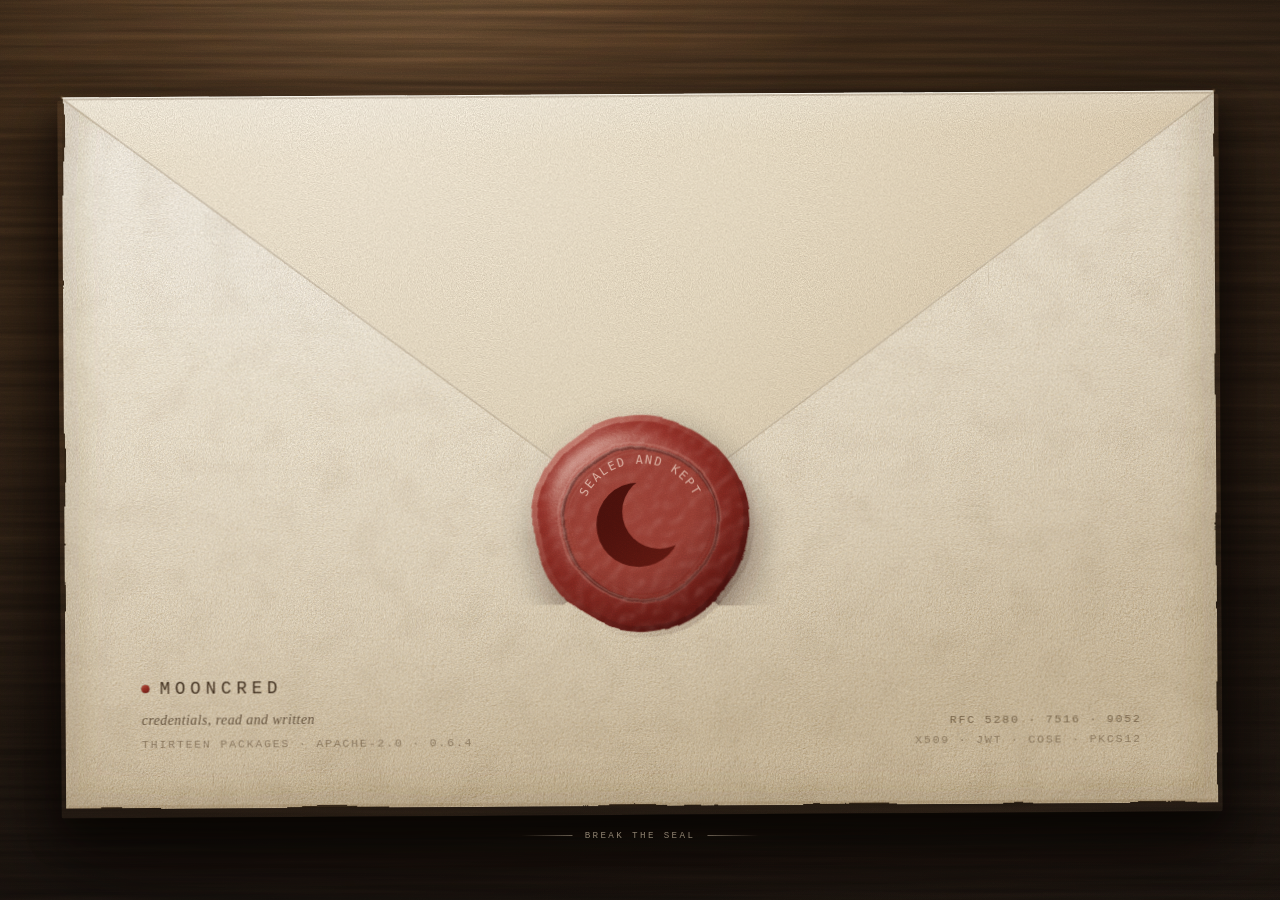
==== commit a521c8b8: "feat(site): centre the envelope, dress its menu, print on it Three corrections to the first screen a" ====
--- a/site/index.html
+++ b/site/index.html
@@ -5,6 +5,12 @@
 <meta name="viewport" content="width=device-width, initial-scale=1, viewport-fit=cover">
 <title>mooncred — credentials, read and written</title>
 <meta name="description" content="Thirteen packages for the credentials a system must trust and the ones it must present. Apache-2.0.">
+<meta name="theme-color" content="#171110">
+<meta property="og:type" content="website">
+<meta property="og:title" content="mooncred — credentials, read and written">
+<meta property="og:description" content="Thirteen packages for the credentials a system must trust and the ones it must present. Apache-2.0.">
+<meta property="og:url" content="https://moonbitstack.github.io/mooncred/">
+<link rel="icon" href="data:image/svg+xml,%3Csvg xmlns='http://www.w3.org/2000/svg' viewBox='0 0 32 32'%3E%3Ccircle cx='16' cy='16' r='14.2' fill='%238E2C21'/%3E%3Ccircle cx='16' cy='16' r='14.2' fill='none' stroke='%23541610' stroke-width='1.6' opacity='.7'/%3E%3Cpath d='M22 9.4A8.4 8.4 0 1 0 22 22.6 6.9 6.9 0 0 1 22 9.4Z' fill='%23F1E2C6'/%3E%3C/svg%3E">
 <style>
 /* ------------------------------------------------------------------ tokens */
 :root {
@@ -42,13 +48,18 @@
 
 /* ------------------------------------------------------------------- stage */
 #stage {
-  --env-w: min(92vw, 1200px, 150vh);
+  /* A hundred and twenty-eight viewport heights of width is seventy-nine of height: on a
+     short window the envelope is limited by the height it would otherwise
+     overrun — it is centred now, and must still clear the hint beneath it. */
+  --env-w: min(92vw, 1200px, 128vh);
   --env-h: calc(var(--env-w) / 1.618);
   position: fixed;
   inset: 0;
   overflow: hidden;
   perspective: 1700px;
-  perspective-origin: 50% 26%;
+  /* the vanishing point is pinned to the envelope, not the window: it sits a
+     quarter of the envelope's height below the flap's hinge, wherever that is */
+  perspective-origin: 50% calc(50% - var(--env-h) / 2 + var(--env-h) * .263);
   isolation: isolate;
 }
 
@@ -82,7 +93,7 @@
 #envshadow {
   position: absolute;
   left: 50%;
-  top: 46.2%;
+  top: 50.7%;
   width: var(--env-w);
   aspect-ratio: 1.618 / 1;
   transform: translate(-50%, -50%) rotate(-.35deg) scale(1.008);
@@ -100,7 +111,7 @@
 #envelope {
   position: absolute;
   left: 50%;
-  top: 45.5%;
+  top: 50%;
   width: var(--env-w);
   aspect-ratio: 1.618 / 1;
   transform: translate(-50%, -50%) rotate(-.35deg);
@@ -119,6 +130,64 @@
 /* once the letter is out there is no envelope left on the desk, only the front
    it was standing in — the rest withdraws */
 .open .envart { opacity: 0; }
+
+/* --------------------------------------------------------- what is printed */
+/* The envelope is not blank: it carries what it is and what it speaks, set
+   small in the two lower corners the way an envelope carries its address. It
+   is the only prose on the first screen, so it stays quiet — ink, not a title
+   block — and it leaves with the envelope. */
+.imprint {
+  position: absolute;
+  left: 6.6%;
+  right: 6.6%;
+  bottom: 7.6%;
+  z-index: 1;
+  display: flex;
+  align-items: flex-end;
+  justify-content: space-between;
+  gap: 5%;
+  font-family: var(--mono);
+  font-size: clamp(6.5px, calc(var(--env-w) * .0101), 12px);
+  line-height: 1.72;
+  letter-spacing: .15em;
+  text-transform: uppercase;
+  color: rgba(66, 47, 28, .62);
+  transition: opacity .6s .18s ease;
+  pointer-events: none;
+}
+/* The pocket — the front of the envelope the letter stands in — is drawn over
+   the bottom fifth of the envelope the moment the flap starts to lift, and the
+   printed matter is in exactly that place. So the print goes first, quickly,
+   and the fold arrives over clean paper. */
+.opening .imprint, .open .imprint { opacity: 0; transition: opacity .42s ease; }
+.imp-name {
+  display: flex;
+  align-items: center;
+  gap: .58em;
+  margin-bottom: .34em;
+  font-size: 1.5em;
+  letter-spacing: .28em;
+  color: rgba(46, 30, 17, .9);
+}
+.imp-name i {
+  width: .46em;
+  height: .46em;
+  border-radius: 50%;
+  background: linear-gradient(155deg, #B0503F 0%, #8E2C21 45%, #611913 100%);
+  box-shadow: 0 0 0 .6px rgba(60, 16, 11, .45);
+}
+.imp-line { white-space: nowrap; }
+.imp-tag {
+  margin-bottom: .10em;
+  font-family: var(--serif);
+  font-style: italic;
+  font-size: 1.2em;
+  letter-spacing: .03em;
+  text-transform: none;
+  color: rgba(52, 35, 20, .72);
+}
+.imp-r { text-align: right; }
+.imp-line.dim { color: rgba(66, 47, 28, .48); }
 
 /* the flap, hinged at the envelope's top edge */
 .flap3d {
@@ -279,14 +348,14 @@
   pointer-events: none;
   /* cut at the fold's own line, so what hides the sheet is the envelope's front
      rather than an invisible edge just below it */
-  clip-path: inset(0 0 calc(54.5% - var(--env-h) / 2 + var(--env-h) * .028) 0);
+  clip-path: inset(0 0 calc(50% - var(--env-h) / 2 + var(--env-h) * .028) 0);
 }
 #letterclip > #letter { pointer-events: auto; }
 
 #letter {
   position: absolute;
   left: 50%;
-  bottom: calc(54.5% - var(--env-h) / 2 + var(--env-h) * .045);
+  bottom: calc(50% - var(--env-h) / 2 + var(--env-h) * .045);
   width: calc(var(--env-w) * .875);
   height: calc(var(--env-h) * .905);
   margin-left: calc(var(--env-w) * -.4375);
@@ -805,7 +874,7 @@
 #pocket {
   position: absolute;
   left: 50%;
-  top: 45.5%;
+  top: 50%;
   width: var(--env-w);
   aspect-ratio: 1.618 / 1;
   transform: translate(-50%, -50%) rotate(-.35deg);
@@ -850,21 +919,98 @@
 #jump .k { opacity: .5; }
 
 .sel { position: relative; display: inline-flex; align-items: center; }
-.sel select {
+
+#jump .jumpbtn {
+  display: inline-flex;
+  align-items: center;
+  gap: 6px;
   appearance: none;
   -webkit-appearance: none;
   background: none;
   border: 0;
   margin: 0;
-  padding: 0 13px 0 0;
+  padding: 0;
   font: inherit;
   letter-spacing: .06em;
   color: rgba(247, 231, 205, .9);
   cursor: pointer;
 }
-.sel select:focus-visible { outline: 1px dotted rgba(240, 222, 194, .55); outline-offset: 3px; }
-.sel select option { background: #16110d; color: #EADCC2; }
-.sel svg { position: absolute; right: 0; width: 7px; height: 5px; opacity: .5; pointer-events: none; }
+#jump .jumpbtn:focus-visible { outline: 1px dotted rgba(240, 222, 194, .55); outline-offset: 3px; }
+#jump .chev {
+  width: 7px;
+  height: 5px;
+  opacity: .5;
+  transition: transform .22s var(--ease-out), opacity .2s ease;
+}
+#jump.open .chev { transform: rotate(180deg); opacity: .8; }
+
+/* the plate's menu: chrome, like the plate — but cut from the same cloth. Each
+   sheet is a row of a ledger, and the one you are reading is marked by the same
+   wax-red rule the folio uses for the same purpose. */
+#jumplist {
+  position: absolute;
+  top: calc(100% + 7px);
+  right: -8px;
+  min-width: 174px;
+  margin: 0;
+  padding: 3px 0;
+  list-style: none;
+  z-index: 2;
+  border: 1px solid rgba(240, 222, 194, .21);
+  border-radius: 3px;
+  background:
+    linear-gradient(180deg, rgba(46, 34, 24, .985) 0%, rgba(27, 19, 14, .99) 100%);
+  box-shadow:
+    0 1px 0 rgba(255, 236, 208, .085) inset,
+    0 1px 0 rgba(0, 0, 0, .55),
+    0 18px 40px rgba(0, 0, 0, .55);
+  -webkit-backdrop-filter: blur(12px) saturate(1.05);
+  backdrop-filter: blur(12px) saturate(1.05);
+  opacity: 0;
+  transform: translateY(-5px) scale(.99);
+  transform-origin: 100% 0;
+  pointer-events: none;
+  transition: opacity .16s ease, transform .18s var(--ease-out);
+}
+#jump.open #jumplist { opacity: 1; transform: none; pointer-events: auto; }
+#jumplist li {
+  position: relative;
+  display: grid;
+  grid-template-columns: 30px 1fr;
+  align-items: baseline;
+  gap: 6px;
+  padding: 5.5px 12px 5.5px 11px;
+  font-family: var(--mono);
+  font-size: 9px;
+  letter-spacing: .11em;
+  color: rgba(238, 221, 195, .68);
+  cursor: pointer;
+  transition: background .12s ease, color .12s ease;
+}
+#jumplist li + li { box-shadow: 0 -1px 0 rgba(240, 222, 194, .06); }
+#jumplist li .n {
+  font-size: 8.5px;
+  letter-spacing: .08em;
+  color: rgba(238, 221, 195, .46);
+  text-align: right;
+  transition: color .12s ease;
+}
+#jumplist li[data-active="true"] { background: rgba(240, 222, 194, .06); color: #F6E7CB; }
+#jumplist li[data-active="true"] .n { color: rgba(238, 221, 195, .6); }
+#jumplist li[aria-selected="true"] { color: #F6E7CB; }
+#jumplist li[aria-selected="true"] .n {
+  color: #C2564A;
+  text-shadow: 0 0 12px rgba(180, 62, 46, .45);
+}
+#jumplist li[aria-selected="true"]::before {
+  content: "";
+  position: absolute;
+  left: 0;
+  top: 3px;
+  bottom: 3px;
+  width: 2px;
+  background: linear-gradient(180deg, #7E241C, #A8453A);
+}
 
 #grain {
   position: absolute;
@@ -888,7 +1034,11 @@
 
 /* ----------------------------------------------------------------- narrow */
 @media (max-width: 820px) {
-  #stage { --env-w: min(94vw, 1200px, 150vh); }
+  #stage { --env-w: min(94vw, 1200px, 128vh); }
+  /* at this size the fine print would be a smudge, so only what still reads
+     at seven pixels is printed at all */
+  .imprint { font-size: 7px; letter-spacing: .12em; }
+  .imp-line.dim { display: none; }
   .foot { font-size: 8.2px; letter-spacing: .14em; gap: 6px 10px; }
   .foot .dot { display: none; }
   .refuse { gap: 16px 14px; }
@@ -1167,6 +1317,18 @@
       <path d="M2 616 L998 616" fill="none" stroke="#7A5D38" stroke-opacity=".2" stroke-width="2.4"/>
     </svg>
 
+    <div class="imprint">
+      <div class="imp-l">
+        <div class="imp-name"><i></i>mooncred</div>
+        <div class="imp-tag">credentials, read and written</div>
+        <div class="imp-line dim">thirteen packages · Apache-2.0 · 0.6.4</div>
+      </div>
+      <div class="imp-r">
+        <div class="imp-line">RFC 5280 · 7516 · 9052</div>
+        <div class="imp-line dim">x509 · jwt · cose · pkcs12</div>
+      </div>
+    </div>
+
     <div id="sealmark" aria-hidden="true">
       <svg viewBox="-100 -100 200 200">
         <g filter="url(#f-stain)" style="mix-blend-mode:multiply">
@@ -1474,13 +1636,18 @@
   <div id="jump">
     <span class="k">sheet</span>
     <span class="sel">
-      <select id="jumpsel" aria-label="Jump to sheet">
-        <option value="0">i · opening</option>
-        <option value="1">ii · the shelf</option>
-        <option value="2">iii · evidence</option>
-        <option value="3">iv · refusals</option>
-      </select>
-      <svg viewBox="0 0 8 6" aria-hidden="true"><path d="M.8 1.6 4 4.6 7.2 1.6" fill="none" stroke="currentColor" stroke-width="1.1"/></svg>
+      <button type="button" id="jumpbtn" class="jumpbtn" role="combobox"
+              aria-haspopup="listbox" aria-expanded="false" aria-controls="jumplist"
+              aria-label="Jump to sheet">
+        <span id="jumplabel">i · opening</span>
+        <svg class="chev" viewBox="0 0 8 6" aria-hidden="true"><path d="M.8 1.6 4 4.6 7.2 1.6" fill="none" stroke="currentColor" stroke-width="1.1"/></svg>
+      </button>
+      <ul id="jumplist" role="listbox" aria-label="Sheets" tabindex="-1">
+        <li id="jump-opt-0" role="option" data-i="0" aria-selected="true"><span class="n">i</span><span class="t">opening</span></li>
+        <li id="jump-opt-1" role="option" data-i="1" aria-selected="false"><span class="n">ii</span><span class="t">the shelf</span></li>
+        <li id="jump-opt-2" role="option" data-i="2" aria-selected="false"><span class="n">iii</span><span class="t">evidence</span></li>
+        <li id="jump-opt-3" role="option" data-i="3" aria-selected="false"><span class="n">iv</span><span class="t">refusals</span></li>
+      </ul>
     </span>
   </div>
 
@@ -1497,7 +1664,13 @@
   var edges = Array.prototype.slice.call(document.querySelectorAll(".sheet-edges [role=tab]"));
   var sheets = Array.prototype.slice.call(document.querySelectorAll("#pages .sheet"));
   var fi = document.getElementById("fi");
-  var jumpsel = document.getElementById("jumpsel");
+  var jump = document.getElementById("jump");
+  var jumpbtn = document.getElementById("jumpbtn");
+  var jumpLabel = document.getElementById("jumplabel");
+  var jumpList = document.getElementById("jumplist");
+  var jumpOpts = jumpList ? Array.prototype.slice.call(jumpList.querySelectorAll("[role=option]")) : [];
+  var jumpOpen = false;
+  var jumpActive = 0;
 
   var page = 0;
   var count = sheets.length;
@@ -1557,7 +1730,11 @@
   function mark() {
     edges.forEach(function (t, k) { t.setAttribute("aria-selected", k === page ? "true" : "false"); });
     if (fi) fi.textContent = ROMAN[page] || String(page + 1);
-    if (jumpsel && jumpsel.value !== String(page)) jumpsel.value = String(page);
+    jumpOpts.forEach(function (o, k) { o.setAttribute("aria-selected", k === page ? "true" : "false"); });
+    if (jumpLabel) {
+      var t = jumpOpts[page] ? jumpOpts[page].querySelector(".t") : null;
+      jumpLabel.textContent = (ROMAN[page] || String(page + 1)) + " · " + (t ? t.textContent : "");
+    }
   }
 
   /* resting state, no motion: used on load, on a jump, and on resize */
@@ -1600,11 +1777,74 @@
     setTimeout(function () { busy = false; }, 700);
   }
 
-  if (jumpsel) {
-    jumpsel.addEventListener("change", function () {
-      if (opened) settle(parseInt(jumpsel.value, 10));
+  /* ------------------------------------------------------- the reader's index */
+  /* A select element would have been less code and the wrong answer: the list
+     it opens belongs to the operating system, and that list is a white sheet
+     with a blue band, sitting on a walnut desk. So the menu is drawn here, from
+     the same plate as the button, and the keyboard is wired by hand. */
+  function jumpSetActive(i) {
+    jumpActive = Math.max(0, Math.min(jumpOpts.length - 1, i));
+    jumpOpts.forEach(function (o, k) {
+      if (k === jumpActive) o.setAttribute("data-active", "true"); else o.removeAttribute("data-active");
     });
+    if (jumpOpen) jumpbtn.setAttribute("aria-activedescendant", "jump-opt-" + jumpActive);
   }
+
+  function jumpShow(on) {
+    if (jumpOpen === on) return;
+    jumpOpen = on;
+    jump.classList.toggle("open", on);
+    jumpbtn.setAttribute("aria-expanded", on ? "true" : "false");
+    if (on) {
+      jumpSetActive(page);
+    } else {
+      jumpbtn.removeAttribute("aria-activedescendant");
+      jumpOpts.forEach(function (o) { o.removeAttribute("data-active"); });
+    }
+  }
+
+  function jumpPick(i) {
+    jumpShow(false);
+    if (opened) settle(i);
+    jumpbtn.focus();
+  }
+
+  jumpbtn.addEventListener("click", function () { jumpShow(!jumpOpen); });
+
+  jumpbtn.addEventListener("keydown", function (e) {
+    var k = e.key;
+    if (k === "ArrowDown" || k === "ArrowUp") {
+      e.preventDefault();
+      e.stopPropagation();
+      if (!jumpOpen) { jumpShow(true); return; }
+      jumpSetActive(jumpActive + (k === "ArrowDown" ? 1 : -1));
+    } else if (k === "Enter" || k === " " || k === "Spacebar") {
+      e.preventDefault();
+      e.stopPropagation();
+      if (jumpOpen) jumpPick(jumpActive); else jumpShow(true);
+    } else if (k === "Escape") {
+      if (jumpOpen) { e.preventDefault(); e.stopPropagation(); jumpShow(false); }
+    } else if (k === "Home" || k === "End") {
+      if (jumpOpen) {
+        e.preventDefault();
+        e.stopPropagation();
+        jumpSetActive(k === "Home" ? 0 : jumpOpts.length - 1);
+      }
+    } else if (k === "Tab") {
+      jumpShow(false);
+    }
+  });
+
+  jumpOpts.forEach(function (o, k) {
+    o.addEventListener("mouseenter", function () { jumpSetActive(k); });
+    /* keep focus on the button, so the menu never loses its own keyboard */
+    o.addEventListener("mousedown", function (e) { e.preventDefault(); });
+    o.addEventListener("click", function () { jumpPick(k); });
+  });
+
+  document.addEventListener("pointerdown", function (e) {
+    if (jumpOpen && !(e.target.closest && e.target.closest("#jump"))) jumpShow(false);
+  });
 
   edges.forEach(function (t, k) {
     t.addEventListener("click", function () {
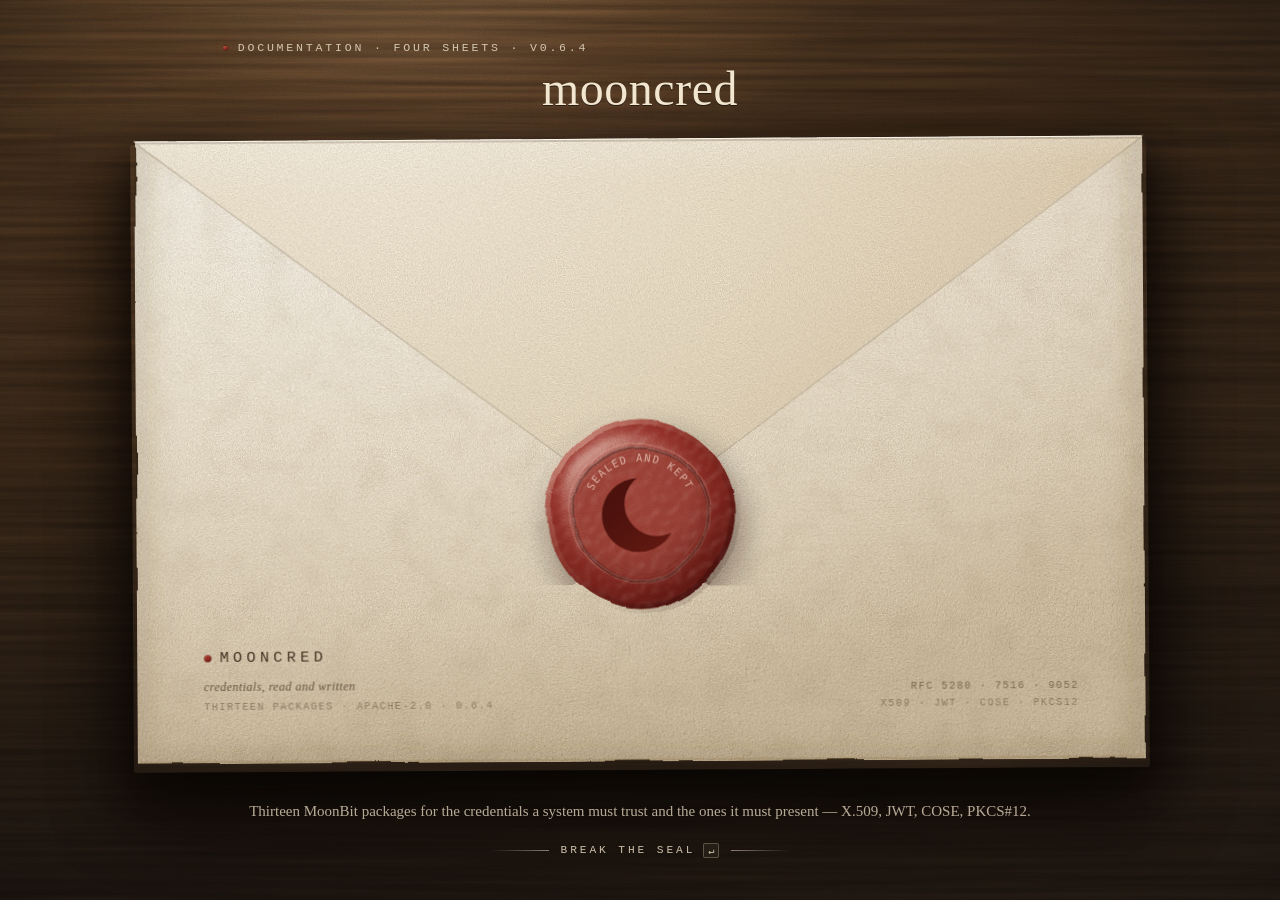
==== commit 4b904b92: "feat(site): say what the site is, before asking anyone to open it A sealed envelope is a beautiful o" ====
--- a/site/index.html
+++ b/site/index.html
@@ -48,11 +48,16 @@
 
 /* ------------------------------------------------------------------- stage */
 #stage {
-  /* A hundred and twenty-eight viewport heights of width is seventy-nine of height: on a
-     short window the envelope is limited by the height it would otherwise
-     overrun — it is centred now, and must still clear the hint beneath it. */
-  --env-w: min(92vw, 1200px, 128vh);
+  /* A hundred and twelve viewport heights of width is sixty-nine of height:
+     that leaves the nameplate above and the cue below a share of the window
+     that shrinks and grows with it, so neither crowds the window's edge. */
+  --env-w: min(90vw, 1200px, 112vh);
   --env-h: calc(var(--env-w) / 1.618);
+  /* The letter is a piece of paper, so its writing is measured against the
+     paper and not against the window: when the envelope gives up size, the
+     type gives up the same proportion instead of overflowing the sheet. On a
+     phone the sheet is the window, so it is measured against that instead. */
+  --doc-h: calc(var(--env-h) * .95);
   position: fixed;
   inset: 0;
   overflow: hidden;
@@ -106,6 +111,7 @@
 }
 
 .open #envshadow { opacity: 0; }
+.opening #envelope { cursor: default; }
 
 /* ---------------------------------------------------------------- envelope */
 #envelope {
@@ -118,6 +124,7 @@
   transform-style: preserve-3d;
   transition: transform 1.6s var(--ease-out), filter 1.6s ease;
   will-change: transform;
+  cursor: pointer;
 }
 #envelope .envart {
   position: absolute;
@@ -356,9 +363,9 @@
   position: absolute;
   left: 50%;
   bottom: calc(50% - var(--env-h) / 2 + var(--env-h) * .045);
-  width: calc(var(--env-w) * .875);
-  height: calc(var(--env-h) * .905);
-  margin-left: calc(var(--env-w) * -.4375);
+  width: calc(var(--env-w) * .885);
+  height: calc(var(--env-h) * .93);
+  margin-left: calc(var(--env-w) * -.4425);
   z-index: 20;
   transform: translate3d(0, 118%, 0) rotate(0deg);
   will-change: transform;
@@ -418,11 +425,11 @@
   inset: 0;
   display: grid;
   grid-template-rows: auto minmax(0, 1fr) auto;
-  gap: clamp(8px, 1.4vh, 16px);
+  gap: clamp(7.5px, calc(var(--doc-h) * 0.0177), 16px);
   padding:
-    clamp(18px, 3.1vh, 34px)
+    clamp(16.5px, calc(var(--doc-h) * 0.0392), 34px)
     clamp(26px, 5.2vw, 78px)
-    104px;
+    calc(var(--doc-h) * .163);
   color: var(--ink);
   z-index: 1;
   opacity: 0;
@@ -477,12 +484,12 @@
   align-items: baseline;
   gap: 12px;
   font-family: var(--mono);
-  font-size: clamp(8.2px, .94vh, 10px);
+  font-size: clamp(5px, calc(var(--doc-h) * 0.0119), 10px);
   letter-spacing: .2em;
   text-transform: uppercase;
   color: #7A6547;
   border-bottom: 1px solid var(--rule);
-  padding-bottom: .9vh;
+  padding-bottom: calc(var(--doc-h) * 0.0114);
 }
 .lh .mark { width: 19px; height: 19px; flex: none; transform: translateY(2px); }
 .lh .name { letter-spacing: .26em; color: var(--ink-soft); }
@@ -493,16 +500,16 @@
 .body.top { justify-content: flex-start; }
 
 h1 {
-  font-size: clamp(26px, 5.1vh, 52px);
+  font-size: clamp(26px, calc(var(--doc-h) * 0.0645), 52px);
   line-height: 1.05;
   letter-spacing: -.016em;
   font-weight: 500;
-  margin: 0 0 clamp(10px, 1.8vh, 22px);
+  margin: 0 0 clamp(9.6px, calc(var(--doc-h) * 0.0228), 22px);
   color: #1A130C;
 }
 h1 em { font-style: italic; letter-spacing: -.01em; }
 h2 {
-  font-size: clamp(25px, 4vh, 40px);
+  font-size: clamp(21.4px, calc(var(--doc-h) * 0.0506), 40px);
   line-height: 1.12;
   font-weight: 500;
   margin: 0 0 .55em;
@@ -510,14 +517,14 @@
 }
 p {
   margin: 0 0 .85em;
-  font-size: clamp(14px, 1.95vh, 19px);
+  font-size: clamp(10.4px, calc(var(--doc-h) * 0.0246), 19px);
   line-height: 1.64;
   color: #2B2116;
   max-width: 62ch;
 }
 p:last-child { margin-bottom: 0; }
-.lede { font-size: clamp(14.5px, 2.05vh, 20px); line-height: 1.58; }
-.small { font-size: clamp(11.5px, 1.45vh, 14px); color: var(--ink-soft); line-height: 1.62; }
+.lede { font-size: clamp(10.9px, calc(var(--doc-h) * 0.0259), 20px); line-height: 1.58; }
+.small { font-size: clamp(7.7px, calc(var(--doc-h) * 0.0183), 14px); color: var(--ink-soft); line-height: 1.62; }
 .mono { font-family: var(--mono); letter-spacing: .1em; text-transform: uppercase; color: var(--ink-faint); }
 
 .dropcap::first-letter {
@@ -571,7 +578,7 @@
   color: var(--ink-faint);
   transition: color .35s ease;
 }
-.idx-row .t { font-size: clamp(12px, 1.5vh, 14.4px); color: #241A10; line-height: 1.3; }
+.idx-row .t { font-size: clamp(8px, calc(var(--doc-h) * 0.0190), 14.4px); color: #241A10; line-height: 1.3; }
 .idx-row .d {
   grid-column: 2;
   font-family: var(--mono);
@@ -604,14 +611,14 @@
   align-items: center;
   flex-wrap: wrap;
   gap: 7px 14px;
-  margin-top: clamp(12px, 2.2vh, 26px);
+  margin-top: clamp(11.7px, calc(var(--doc-h) * 0.0278), 26px);
   border-top: 1px solid rgba(58, 42, 26, .3);
   border-bottom: 1px solid rgba(58, 42, 26, .3);
   padding: .95em 0;
 }
 .band code {
   font-family: var(--mono);
-  font-size: clamp(11.5px, 1.5vh, 14.5px);
+  font-size: clamp(8px, calc(var(--doc-h) * 0.0190), 14.5px);
   letter-spacing: .02em;
   color: #2A2016;
 }
@@ -633,9 +640,9 @@
   gap: 8px 16px;
   flex-wrap: wrap;
   border-top: 1px solid var(--rule);
-  padding-top: .9vh;
+  padding-top: calc(var(--doc-h) * 0.0114);
   font-family: var(--mono);
-  font-size: clamp(7.6px, .92vh, 9.6px);
+  font-size: clamp(4.9px, calc(var(--doc-h) * 0.0116), 9.6px);
   letter-spacing: .19em;
   text-transform: uppercase;
   color: var(--ink-faint);
@@ -658,7 +665,7 @@
   gap: .9em;
   padding: .66em 0;
   border-bottom: 1px solid rgba(58, 42, 26, .14);
-  font-size: clamp(12px, 1.62vh, 14.8px);
+  font-size: clamp(8.7px, calc(var(--doc-h) * 0.0205), 14.8px);
 }
 .reg-row .pkg  { font-family: var(--mono); letter-spacing: .02em; color: #241A10; }
 .reg-row .what { color: #4C3D2C; line-height: 1.4; font-size: .95em; }
@@ -669,7 +676,7 @@
 .ev2 {
   display: grid;
   grid-template-columns: 1fr 1fr;
-  gap: clamp(14px, 2.8vh, 34px) clamp(24px, 4vw, 62px);
+  gap: clamp(14px, calc(var(--doc-h) * 0.0354), 34px) clamp(24px, 4vw, 62px);
   align-content: start;
 }
 .evc {
@@ -679,11 +686,11 @@
   border-top: 1px solid rgba(58, 42, 26, .26);
   padding-top: .8em;
 }
-.evc .ev-cmd { font-size: clamp(10.5px, 1.42vh, 13.6px); }
-.evc .ev-out { font-size: clamp(11.5px, 1.52vh, 14.6px); line-height: 1.6; color: #4A3B2A; }
+.evc .ev-cmd { font-size: clamp(7.6px, calc(var(--doc-h) * 0.0179), 13.6px); }
+.evc .ev-out { font-size: clamp(8.1px, calc(var(--doc-h) * 0.0192), 14.6px); line-height: 1.6; color: #4A3B2A; }
 
 /* evidence */
-.ev { display: flex; flex-direction: column; gap: clamp(9px, 1.7vh, 19px); }
+.ev { display: flex; flex-direction: column; gap: clamp(9px, calc(var(--doc-h) * 0.0215), 19px); }
 .ev-row {
   display: grid;
   grid-template-columns: minmax(0, 15.5em) minmax(0, 1fr);
@@ -693,9 +700,9 @@
   border-bottom: 1px solid rgba(58, 42, 26, .14);
 }
 .ev-row:last-child { border-bottom: 0; padding-bottom: 0; }
-.ev-cmd { font-family: var(--mono); font-size: clamp(10px, 1.24vh, 12.2px); color: #2A2016; }
+.ev-cmd { font-family: var(--mono); font-size: clamp(6.6px, calc(var(--doc-h) * 0.0157), 12.2px); color: #2A2016; }
 .ev-cmd b { font-weight: 400; color: var(--wax); }
-.ev-out { font-size: clamp(11.6px, 1.44vh, 14px); line-height: 1.55; color: #4A3B2A; }
+.ev-out { font-size: clamp(7.7px, calc(var(--doc-h) * 0.0182), 14px); line-height: 1.55; color: #4A3B2A; }
 .ev-out code {
   font-family: var(--mono); font-size: .9em;
   background: rgba(90, 70, 44, .09); padding: .1em .3em; border-radius: 2px;
@@ -704,7 +711,7 @@
 /* a tally in the foot of the page */
 .tally {
   margin-top: auto;
-  padding-top: clamp(14px, 2.4vh, 26px);
+  padding-top: clamp(12.8px, calc(var(--doc-h) * 0.0303), 26px);
   display: grid;
   grid-template-columns: repeat(4, 1fr);
   border-top: 1px solid rgba(58, 42, 26, .18);
@@ -720,7 +727,7 @@
 .tally b {
   font-family: var(--serif);
   font-weight: 500;
-  font-size: clamp(22px, 3.4vh, 34px);
+  font-size: clamp(18.2px, calc(var(--doc-h) * 0.0430), 34px);
   line-height: 1;
   color: #241A10;
   letter-spacing: -.02em;
@@ -736,8 +743,8 @@
 .stamp {
   position: absolute;
   right: clamp(36px, 6.6vw, 118px);
-  top: clamp(58px, 10vh, 104px);
-  width: clamp(96px, 15vh, 152px);
+  top: clamp(53.4px, calc(var(--doc-h) * 0.1264), 104px);
+  width: clamp(80px, calc(var(--doc-h) * 0.1896), 152px);
   transform: rotate(-11deg);
   opacity: .62;
   color: var(--wax);
@@ -746,12 +753,12 @@
 }
 
 /* refusals */
-.refuse { display: grid; grid-template-columns: 1fr 1fr; gap: clamp(24px, 6.2vh, 66px) clamp(20px, 4vw, 54px); }
+.refuse { display: grid; grid-template-columns: 1fr 1fr; gap: clamp(24px, calc(var(--doc-h) * 0.0784), 66px) clamp(20px, 4vw, 54px); }
 .refuse > div { border-top: 1px solid rgba(58, 42, 26, .22); padding-top: .8em; }
-.refuse h3 { font-size: clamp(14px, 1.9vh, 17.5px); font-weight: 500; margin: 0 0 .32em; color: #201810; }
-.refuse p { font-size: clamp(11.8px, 1.48vh, 14.2px); line-height: 1.58; margin: 0; color: #4A3B2A; max-width: none; }
-
-.sign { display: flex; align-items: flex-end; gap: 16px; margin-top: clamp(26px, 5.8vh, 62px); }
+.refuse h3 { font-size: clamp(10.1px, calc(var(--doc-h) * 0.0240), 17.5px); font-weight: 500; margin: 0 0 .32em; color: #201810; }
+.refuse p { font-size: clamp(7.9px, calc(var(--doc-h) * 0.0187), 14.2px); line-height: 1.58; margin: 0; color: #4A3B2A; max-width: none; }
+
+.sign { display: flex; align-items: flex-end; gap: 16px; margin-top: clamp(26px, calc(var(--doc-h) * 0.0733), 62px); }
 .sign .flourish { width: 118px; height: 40px; flex: none; color: var(--wax); opacity: .8; }
 .sign .who {
   font-family: var(--mono); font-size: 9px; letter-spacing: .22em;
@@ -759,17 +766,17 @@
 }
 .sign .who b {
   display: block; font-family: var(--serif); font-weight: 500;
-  font-size: clamp(13px, 1.7vh, 16px); letter-spacing: .01em;
+  font-size: clamp(9.1px, calc(var(--doc-h) * 0.0215), 16px); letter-spacing: .01em;
   text-transform: none; color: #241A10;
 }
 
 .ghost {
   position: absolute;
   right: clamp(16px, 3vw, 48px);
-  bottom: clamp(44px, 6vh, 64px);
+  bottom: clamp(32px, calc(var(--doc-h) * 0.0758), 64px);
   font-family: var(--serif);
   font-style: italic;
-  font-size: clamp(90px, 20vh, 210px);
+  font-size: clamp(90px, calc(var(--doc-h) * 0.2528), 210px);
   line-height: .78;
   color: rgba(90, 68, 40, .085);
   pointer-events: none;
@@ -834,8 +841,91 @@
   box-shadow: 0 0 1px rgba(120, 34, 26, .55);
 }
 
+/* ---------------------------------------------------------------- masthead */
+/* A sealed letter on a desk is an image, not a page. A stranger arriving at it
+   cannot tell documentation from a greeting card, nor that opening it is the
+   point at all. So the desk carries what the cover cannot say: whose it is,
+   what the library is for. It is chrome, like the jump plate — set in the ink
+   of the interface rather than printed on the stationery — and it goes the
+   moment the seal breaks, because after that the letter speaks for itself. */
+#masthead {
+  position: absolute;
+  left: 50%;
+  bottom: calc(50% + var(--env-h) / 2 + clamp(14px, calc(var(--env-w) * .025), 34px));
+  z-index: 41;
+  width: min(92vw, 900px);
+  transform: translateX(-50%);
+  text-align: center;
+  transition: opacity .5s ease, transform .6s var(--ease-out);
+}
+.opening #masthead, .open #masthead {
+  opacity: 0;
+  transform: translate(-50%, -9px);
+  pointer-events: none;
+}
+#masthead .kicker {
+  display: flex;
+  align-items: center;
+  justify-content: center;
+  gap: .85em;
+  margin: 0 0 clamp(4px, calc(var(--env-w) * .006), 12px);
+  font-family: var(--mono);
+  font-size: clamp(9px, calc(var(--env-w) * .0118), 11.6px);
+  letter-spacing: .24em;
+  text-transform: uppercase;
+  color: rgba(240, 226, 202, .8);
+}
+#masthead .kicker i {
+  flex: none;
+  width: clamp(4px, calc(var(--env-w) * .0048), 6px);
+  height: clamp(4px, calc(var(--env-w) * .0048), 6px);
+  border-radius: 50%;
+  background: linear-gradient(150deg, #C3604C 0%, #8C2A21 55%, #611913 100%);
+  box-shadow: 0 0 0 .5px rgba(40, 10, 7, .55), 0 0 12px rgba(176, 60, 45, .38);
+}
+#masthead h1 {
+  margin: 0;
+  font-family: var(--serif);
+  font-weight: 400;
+  font-size: clamp(24px, calc(var(--env-w) * .0475), 50px);
+  line-height: 1.04;
+  letter-spacing: .012em;
+  color: #F2E5CD;
+  text-shadow: 0 1px 0 rgba(0, 0, 0, .5), 0 8px 34px rgba(255, 206, 146, .10);
+}
+
+/* What is inside goes under the envelope, where the hand already is: the
+   sentence and then the instruction, one above the other. */
+#footnote {
+  position: absolute;
+  left: 50%;
+  bottom: clamp(14px, 3.9vh, 42px);
+  z-index: 40;
+  display: flex;
+  flex-direction: column;
+  align-items: center;
+  gap: clamp(8px, 1.4vh, 16px);
+  width: min(92vw, 900px);
+  transform: translateX(-50%);
+  text-align: center;
+  transition: opacity .5s ease, transform .6s var(--ease-out);
+}
+.opening #footnote, .open #footnote {
+  opacity: 0;
+  transform: translate(-50%, 8px);
+  pointer-events: none;
+}
+#footnote .deck {
+  margin: 0;
+  max-width: min(100%, 860px);
+  font-size: clamp(10.5px, calc(var(--env-w) * .0157), 15px);
+  line-height: 1.6;
+  color: rgba(234, 218, 193, .74);
+  text-wrap: pretty;
+}
+
 /* ------------------------------------------------------------------- hint */
-#hint, #hint2 {
+#hint2 {
   position: absolute;
   left: 50%;
   bottom: 6.6vh;
@@ -845,21 +935,68 @@
   align-items: center;
   gap: 12px;
   font-family: var(--mono);
-  font-size: 9.2px;
+  font-size: 9.8px;
   letter-spacing: .26em;
   text-transform: uppercase;
-  color: rgba(233, 216, 190, .55);
+  color: rgba(235, 219, 193, .7);
   transition: opacity .7s ease, transform .7s ease;
   pointer-events: none;
 }
 #hint::before, #hint::after, #hint2::before, #hint2::after {
   content: "";
-  width: clamp(18px, 4vw, 54px);
+  width: clamp(20px, 4.6vw, 62px);
   height: 1px;
-  background: linear-gradient(90deg, transparent, rgba(233, 216, 190, .38));
-}
-#hint::after, #hint2::after { background: linear-gradient(270deg, transparent, rgba(233, 216, 190, .38)); }
-.opening #hint { opacity: 0; transform: translate(-50%, 8px); }
+  background: linear-gradient(90deg, transparent, rgba(235, 219, 193, .5));
+}
+#hint::after, #hint2::after { background: linear-gradient(270deg, transparent, rgba(235, 219, 193, .5)); }
+
+/* The cue is the one thing on the cover that must be recognised as an action
+   rather than a caption: it is a button, it answers the pointer, it takes the
+   keyboard, and the envelope behind it is clickable too. */
+#hint {
+  position: static;
+  left: auto;
+  bottom: auto;
+  transform: none;
+  display: flex;
+  align-items: center;
+  gap: 12px;
+  font-family: var(--mono);
+  font-size: clamp(9.6px, calc(var(--env-w) * .0114), 11.2px);
+  letter-spacing: .26em;
+  text-transform: uppercase;
+  color: rgba(242, 227, 202, .8);
+  pointer-events: auto;
+  cursor: pointer;
+  padding: 7px 2px;
+  border-radius: 2px;
+  -webkit-tap-highlight-color: transparent;
+  transition: color .45s ease, opacity .7s ease, transform .7s ease;
+}
+#hint .lbl { animation: cue-breathe 6.4s ease-in-out infinite; }
+@keyframes cue-breathe {
+  0%, 100% { opacity: .78; }
+  50%      { opacity: 1; }
+}
+#hint:hover, #hint:focus-visible { color: rgba(249, 235, 210, .97); }
+#hint:hover::before { background: linear-gradient(90deg, transparent, rgba(242, 224, 196, .62)); }
+#hint:hover::after  { background: linear-gradient(270deg, transparent, rgba(242, 224, 196, .62)); }
+#hint:focus-visible { outline: 1px solid rgba(240, 222, 194, .5); outline-offset: 6px; }
+#hint kbd {
+  margin-left: -4px;
+  padding: 2px 4px 1px;
+  border: 1px solid rgba(240, 222, 194, .26);
+  border-radius: 2px;
+  background: rgba(255, 238, 210, .045);
+  font: inherit;
+  font-size: .92em;
+  line-height: 1;
+  letter-spacing: 0;
+  color: rgba(244, 229, 203, .82);
+  transition: border-color .45s ease, color .45s ease;
+}
+#hint:hover kbd, #hint:focus-visible kbd { border-color: rgba(240, 222, 194, .52); color: #FBEFD9; }
+.opening #hint { opacity: 0; }
 
 #hint2 { opacity: 0; }
 .open #hint2 { animation: hint-pass 7s 1.5s forwards; }
@@ -1030,11 +1167,12 @@
   #jump { transition-duration: .001s; }
   .opening .flap3d { animation-duration: .001s; }
   .halo { animation: none; }
+  #hint .lbl { animation: none; }
 }
 
 /* ----------------------------------------------------------------- narrow */
 @media (max-width: 820px) {
-  #stage { --env-w: min(94vw, 1200px, 128vh); }
+  #stage { --env-w: min(94vw, 1200px, 128vh); --doc-h: 79.1vh; }
   /* at this size the fine print would be a smudge, so only what still reads
      at seven pixels is printed at all */
   .imprint { font-size: 7px; letter-spacing: .12em; }
@@ -1060,7 +1198,14 @@
   .refuse > div:nth-child(n+4) { display: none; }
   .stamp { width: 62px; right: 14px; top: 50px; }
   .margin-note, .ghost { display: none; }
-  #hint, #hint2 { font-size: 8px; letter-spacing: .2em; bottom: 11vh; }
+    #hint2 { font-size: 8px; letter-spacing: .2em; bottom: 11vh; }
+  /* On a phone the envelope is a band across the middle, so the sentence
+     belongs directly under it rather than stranded at the foot of the screen. */
+  #footnote { bottom: auto; top: calc(50% + var(--env-h) / 2 + 26px); }
+  #masthead { width: 92vw; }
+  #masthead .kicker { font-size: 8.8px; letter-spacing: .17em; gap: .62em; }
+  #masthead h1 { font-size: 32px; }
+  #masthead .deck { font-size: 11.8px; line-height: 1.55; max-width: min(100%, 330px); }
   /* on a phone the footer uses the whole width, so the edges drop below it */
   #folio { right: 16px; bottom: 13px; }
   #jump { top: 8px; right: 8px; font-size: 9px; letter-spacing: .08em; }
@@ -1070,12 +1215,35 @@
   .sheet-edges button { width: 24px; }
 }
 
+/* A short window: the sheet keeps its type and gives up its margin index
+   instead — an index is a convenience, a legible paragraph is not. */
+@media (max-height: 760px) {
+  .p1 { grid-template-columns: minmax(0, 1fr); }
+  .p1-idx { display: none; }
+}
+
+/* A laptop with a short window: the paper is small, so its writing closes up
+   a little and the foot it must keep clear of the pocket fold gets shorter. */
+@media (max-height: 700px) {
+  #stage { --doc-h: calc(var(--env-h) * .86); }
+  .sheet { padding-bottom: calc(var(--doc-h) * .12); }
+  .reg-row { padding: .5em 0; }
+}
+
 @media (max-height: 640px) {
-  h1 { font-size: clamp(22px, 4.4vh, 34px); }
-  p { font-size: clamp(11.5px, 1.6vh, 14px); line-height: 1.52; }
+  /* the type already follows the paper, so only the spacing is tightened here */
   .ev { gap: 8px; }
   .sign { margin-top: 8px; }
   .sign .flourish { display: none; }
+}
+
+/* Smaller paper than any letter should carry: the register keeps its first
+   eight formats rather than the row heights collapsing into each other. */
+@media (max-height: 620px) {
+  .reg { grid-template-rows: repeat(4, auto); }
+  .reg-row:nth-child(n+9) { display: none; }
+  .tally { padding-top: 8px; }
+  .tally span { display: none; }
 }
 </style>
 </head>
@@ -1293,6 +1461,12 @@
 
   <!-- what the envelope is sitting on: without it the envelope floats -->
   <div id="envshadow" aria-hidden="true"></div>
+
+  <!-- what the cover cannot say by itself -->
+  <header id="masthead">
+    <p class="kicker"><i></i>documentation · four sheets · v0.6.4</p>
+    <h1>mooncred</h1>
+  </header>
 
   <!-- -------------------------------------------------------- the envelope -->
   <div id="envelope" aria-label="A sealed envelope">
@@ -1629,7 +1803,10 @@
     </svg>
   </div>
 
-  <div id="hint">break the seal</div>
+  <div id="footnote">
+    <p class="deck">Thirteen MoonBit packages for the credentials a system must trust and the ones it must present — X.509, JWT, COSE, PKCS#12.</p>
+    <button id="hint" type="button"><span class="lbl">break the seal</span><kbd aria-hidden="true">↵</kbd></button>
+  </div>
   <div id="hint2" aria-hidden="true">scroll · or drag the sheet</div>
 
   <!-- the reader's index: a plain control, not part of the stationery -->
@@ -1911,6 +2088,12 @@
     setTimeout(function () { body.classList.add("open"); }, 1180);
   }
   seal.addEventListener("click", open);
+  /* the seal is the right place to press, not the only one: the cue and the
+     envelope it points at both answer to a click */
+  var cue = document.getElementById("hint");
+  if (cue) cue.addEventListener("click", open);
+  var env = document.getElementById("envelope");
+  if (env) env.addEventListener("click", open);
 
   window.addEventListener("resize", function () { settle(page); });
 
